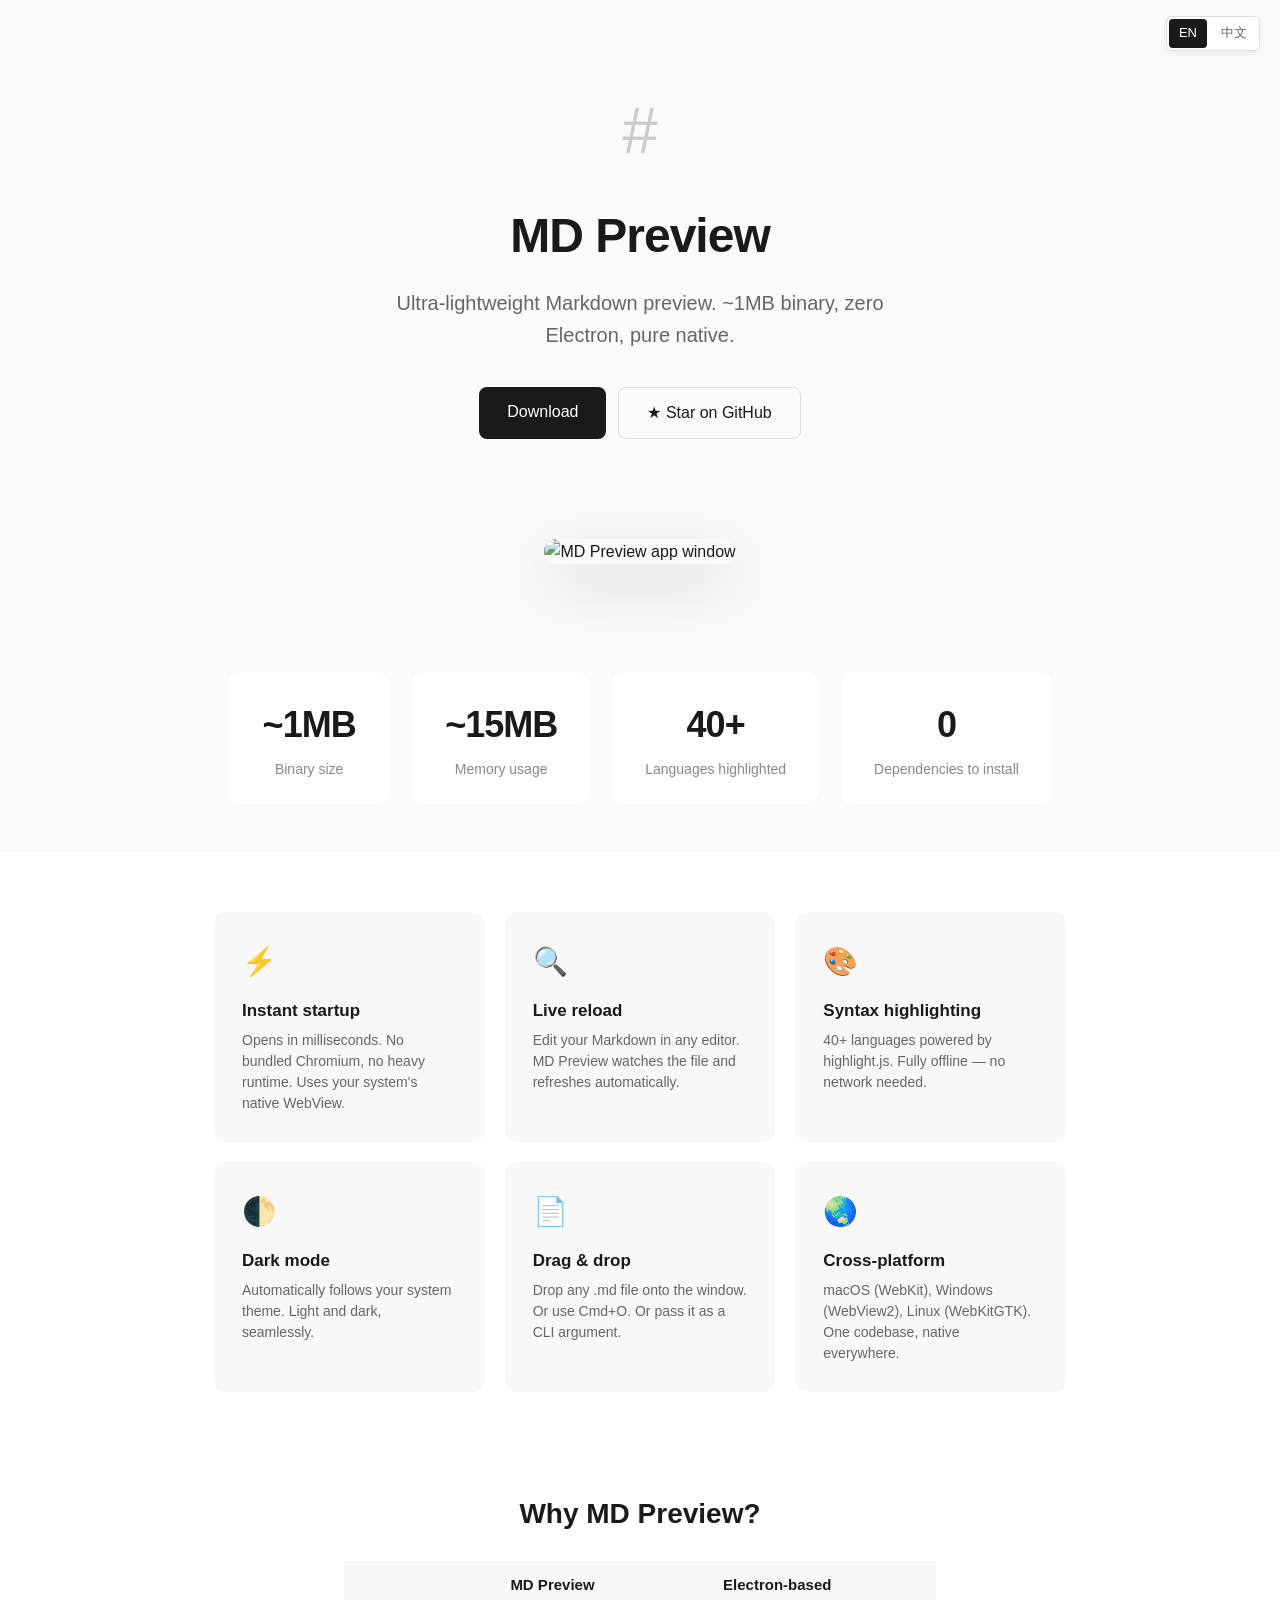
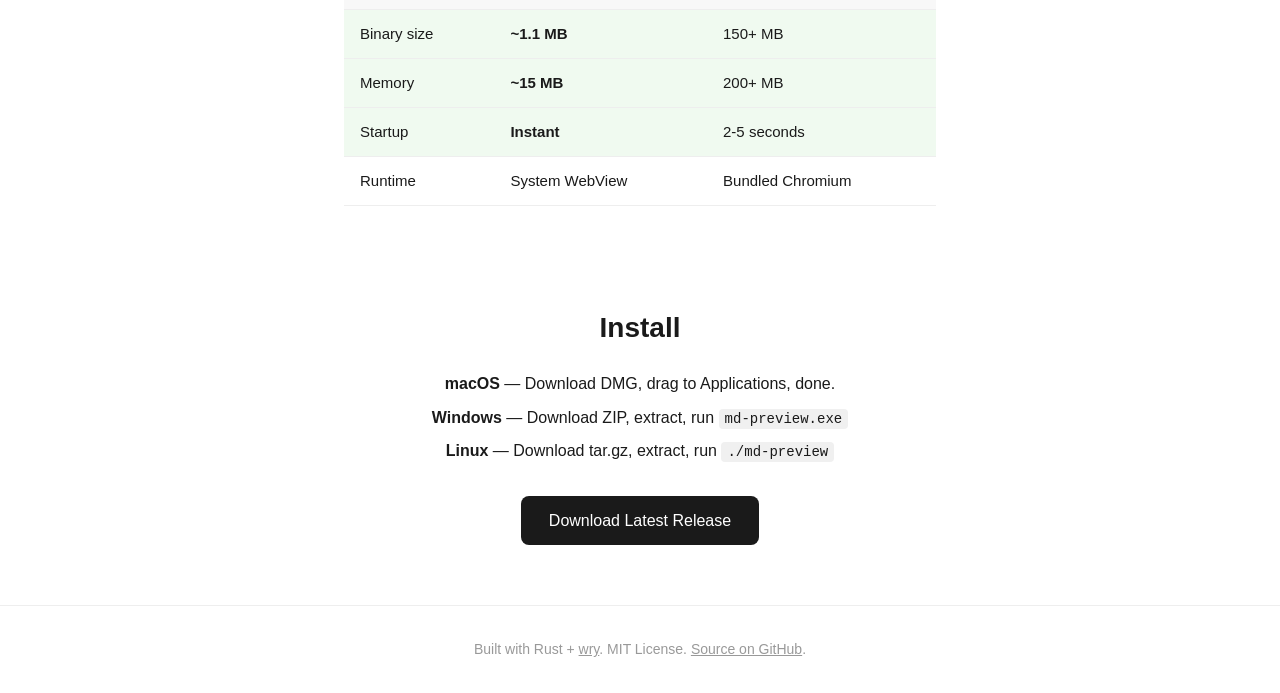
==== docs/index.html @ 1047afd3 "feat: add EN/中文 language switcher to landing page Auto-detects browser language (zh → Chinese, else " ====
<!DOCTYPE html>
<html lang="en">
<head>
<meta charset="utf-8">
<meta name="viewport" content="width=device-width, initial-scale=1">
<title>MD Preview — Ultra-lightweight Markdown Preview App for macOS, Windows & Linux</title>
<meta name="description" content="Free, open-source Markdown preview app. ~1MB binary, native WebView, offline syntax highlighting for 40+ languages, dark mode. Built with Rust. Supports macOS, Windows, Linux.">
<meta name="keywords" content="markdown preview, markdown viewer, markdown reader, md preview, lightweight markdown app, rust markdown, native markdown viewer, offline markdown, syntax highlighting, dark mode, macos app, windows app, linux app, open source, free markdown tool, electron alternative, wry, pulldown-cmark">
<meta name="author" content="vorojar">
<meta name="robots" content="index, follow">
<link rel="canonical" href="https://vorojar.github.io/md-preview/">

<!-- Open Graph -->
<meta property="og:type" content="website">
<meta property="og:site_name" content="MD Preview">
<meta property="og:title" content="MD Preview — Ultra-lightweight Markdown Preview App">
<meta property="og:description" content="~1MB binary. Zero Electron. Pure native. Syntax highlighting for 40+ languages. macOS, Windows, Linux. Free & open source.">
<meta property="og:image" content="https://raw.githubusercontent.com/vorojar/md-preview/master/screenshots/welcome.png">
<meta property="og:image:width" content="1281">
<meta property="og:image:height" content="1080">
<meta property="og:url" content="https://vorojar.github.io/md-preview/">

<!-- Twitter -->
<meta name="twitter:card" content="summary_large_image">
<meta name="twitter:title" content="MD Preview — ~1MB Markdown Preview App">
<meta name="twitter:description" content="Zero Electron. Pure native. 40+ languages highlighted. Free & open source.">
<meta name="twitter:image" content="https://raw.githubusercontent.com/vorojar/md-preview/master/screenshots/welcome.png">

<link rel="icon" href="data:image/svg+xml,<svg xmlns='http://www.w3.org/2000/svg' viewBox='0 0 100 100'><text y='.9em' font-size='90'>#</text></svg>">

<!-- Structured Data -->
<script type="application/ld+json">
{
  "@context": "https://schema.org",
  "@type": "SoftwareApplication",
  "name": "MD Preview",
  "description": "Ultra-lightweight cross-platform Markdown preview app built with Rust. ~1MB binary, native WebView, offline syntax highlighting, dark mode.",
  "url": "https://vorojar.github.io/md-preview/",
  "downloadUrl": "https://github.com/vorojar/md-preview/releases",
  "operatingSystem": "macOS, Windows, Linux",
  "applicationCategory": "DeveloperApplication",
  "softwareVersion": "0.3.0",
  "fileSize": "1.1MB",
  "license": "https://opensource.org/licenses/MIT",
  "offers": { "@type": "Offer", "price": "0", "priceCurrency": "USD" },
  "author": { "@type": "Person", "name": "vorojar", "url": "https://github.com/vorojar" },
  "sourceOrganization": { "@type": "Organization", "name": "GitHub", "url": "https://github.com/vorojar/md-preview" }
}
</script>
<style>
:root { color-scheme: light; }
* { margin: 0; padding: 0; box-sizing: border-box; }

body {
  font-family: -apple-system, BlinkMacSystemFont, "Segoe UI", Helvetica, Arial, sans-serif;
  line-height: 1.6;
  color: #1a1a1a;
  background: #fff;
}


/* Hero */
.hero {
  text-align: center;
  padding: 80px 24px 60px;
  background: #fafafa;
}

.hero-icon {
  font-size: 64px;
  color: #ccc;
  margin-bottom: 16px;
}

.hero h1 {
  font-size: 48px;
  font-weight: 700;
  letter-spacing: -1px;
  margin-bottom: 12px;
}

.hero .tagline {
  font-size: 20px;
  color: #666;
  max-width: 560px;
  margin: 0 auto 36px;
}

.cta {
  display: inline-flex;
  gap: 12px;
  flex-wrap: wrap;
  justify-content: center;
}

.cta a {
  display: inline-block;
  padding: 12px 28px;
  border-radius: 8px;
  font-size: 16px;
  font-weight: 500;
  text-decoration: none;
  transition: all 0.2s;
}

.cta-primary {
  background: #1a1a1a;
  color: #fff;
}
.cta-primary:hover { background: #333; }


.cta-secondary {
  background: none;
  color: #1a1a1a;
  border: 1px solid #ddd;
}
.cta-secondary:hover { background: #f5f5f5; }

/* Screenshot */
.screenshot {
  text-align: center;
  padding: 40px 24px 60px;
  background: #fafafa;
}


.screenshot img {
  max-width: 720px;
  width: 100%;
  height: auto;
  border-radius: 12px;
  box-shadow: 0 20px 60px rgba(0,0,0,0.15);
}

/* Stats */
.stats {
  display: flex;
  justify-content: center;
  gap: 24px;
  padding: 48px 24px;
  background: #fafafa;
  flex-wrap: wrap;
}

.stat {
  background: #fff;
  border-radius: 12px;
  padding: 24px 32px;
  text-align: center;
  min-width: 160px;
}

.stat .number {
  font-size: 36px;
  font-weight: 700;
  letter-spacing: -1px;
}

.stat .label {
  font-size: 14px;
  color: #888;
  margin-top: 4px;
}

/* Features */
.features {
  max-width: 900px;
  margin: 0 auto;
  padding: 60px 24px;
  display: grid;
  grid-template-columns: repeat(auto-fit, minmax(250px, 1fr));
  gap: 20px;
}

.feature {
  background: #f8f8f8;
  border-radius: 12px;
  padding: 28px;
}

.feature .icon {
  font-size: 28px;
  margin-bottom: 12px;
}

.feature h3 {
  font-size: 17px;
  margin-bottom: 6px;
}

.feature p {
  font-size: 14px;
  color: #666;
  line-height: 1.5;
}

/* Comparison */
.comparison-section {
  max-width: 640px;
  margin: 0 auto;
  padding: 40px 24px 60px;
  text-align: center;
}

.comparison-section h2 {
  font-size: 28px;
  margin-bottom: 24px;
}

.comparison {
  width: 100%;
  border-collapse: collapse;
  font-size: 15px;
}

.comparison th, .comparison td {
  padding: 12px 16px;
  text-align: left;
  border-bottom: 1px solid #eee;
}

.comparison th {
  background: #f8f8f8;
  font-weight: 600;
}

.comparison .highlight {
  background: #f0faf0;
}

/* Install */
.install {
  max-width: 640px;
  margin: 0 auto;
  padding: 40px 24px 60px;
  text-align: center;
}

.install h2 {
  font-size: 28px;
  margin-bottom: 20px;
}

.install-steps p {
  margin: 8px 0;
  font-size: 16px;
}

.install-steps code {
  display: inline;
  background: #f0f0f0;
  padding: 2px 6px;
  border-radius: 4px;
  font-size: 14px;
}

/* Footer */
footer {
  text-align: center;
  padding: 32px 24px;
  font-size: 14px;
  color: #999;
  border-top: 1px solid #eee;
}

footer a { color: inherit; }

/* Mobile */
@media (max-width: 600px) {
  .hero h1 { font-size: 32px; }
  .hero .tagline { font-size: 17px; }
  .stats { gap: 12px; }
  .stat { min-width: 140px; padding: 20px; }
  .stat .number { font-size: 28px; }
}
/* Language switcher */
.lang-switch { position: fixed; top: 16px; right: 20px; z-index: 100; display: flex; gap: 4px; background: #fff; border: 1px solid #ddd; border-radius: 6px; padding: 2px; box-shadow: 0 2px 8px rgba(0,0,0,0.06); }
.lang-btn { padding: 4px 10px; border-radius: 4px; font-size: 13px; text-decoration: none; color: #666; transition: all 0.2s; }
.lang-btn.active { background: #1a1a1a; color: #fff; }
.lang-btn:hover:not(.active) { background: #f0f0f0; }
</style>
</head>
<body>

<!-- Language switcher -->
<div class="lang-switch">
  <a href="#" class="lang-btn active" data-lang="en">EN</a>
  <a href="#" class="lang-btn" data-lang="zh">中文</a>
</div>

<header class="hero">
  <div class="hero-icon" aria-hidden="true">#</div>
  <h1>MD Preview</h1>
  <p class="tagline" data-en="Ultra-lightweight Markdown preview. ~1MB binary, zero Electron, pure native." data-zh="超轻量 Markdown 预览工具。~1MB 体积，零 Electron，纯原生。"></p>
  <div class="cta">
    <a class="cta-primary" href="https://github.com/vorojar/md-preview/releases" data-en="Download" data-zh="下载"></a>
    <a class="cta-secondary" href="https://github.com/vorojar/md-preview">&#9733; Star on GitHub</a>
  </div>
</header>

<section class="screenshot">
  <img src="https://raw.githubusercontent.com/vorojar/md-preview/master/screenshots/welcome.png" alt="MD Preview app window" loading="lazy" width="1281" height="1080">
</section>

<section class="stats">
  <div class="stat">
    <div class="number">~1MB</div>
    <div class="label" data-en="Binary size" data-zh="程序体积"></div>
  </div>
  <div class="stat">
    <div class="number">~15MB</div>
    <div class="label" data-en="Memory usage" data-zh="内存占用"></div>
  </div>
  <div class="stat">
    <div class="number">40+</div>
    <div class="label" data-en="Languages highlighted" data-zh="语言代码高亮"></div>
  </div>
  <div class="stat">
    <div class="number">0</div>
    <div class="label" data-en="Dependencies to install" data-zh="需要安装的依赖"></div>
  </div>
</section>

<section class="features">
  <div class="feature">
    <div class="icon">&#9889;</div>
    <h3 data-en="Instant startup" data-zh="秒开启动"></h3>
    <p data-en="Opens in milliseconds. No bundled Chromium, no heavy runtime. Uses your system's native WebView." data-zh="毫秒级启动。不打包 Chromium，不依赖沉重运行时。直接使用系统原生 WebView。"></p>
  </div>
  <div class="feature">
    <div class="icon">&#128269;</div>
    <h3 data-en="Live reload" data-zh="实时刷新"></h3>
    <p data-en="Edit your Markdown in any editor. MD Preview watches the file and refreshes automatically." data-zh="用任何编辑器写 Markdown，MD Preview 监听文件变化，自动刷新预览。"></p>
  </div>
  <div class="feature">
    <div class="icon">&#127912;</div>
    <h3 data-en="Syntax highlighting" data-zh="代码高亮"></h3>
    <p data-en="40+ languages powered by highlight.js. Fully offline — no network needed." data-zh="基于 highlight.js 支持 40+ 种编程语言高亮。完全离线，无需网络。"></p>
  </div>
  <div class="feature">
    <div class="icon">&#127763;</div>
    <h3 data-en="Dark mode" data-zh="暗色模式"></h3>
    <p data-en="Automatically follows your system theme. Light and dark, seamlessly." data-zh="自动跟随系统主题切换，亮色暗色无缝衔接。"></p>
  </div>
  <div class="feature">
    <div class="icon">&#128196;</div>
    <h3 data-en="Drag & drop" data-zh="拖放打开"></h3>
    <p data-en="Drop any .md file onto the window. Or use Cmd+O. Or pass it as a CLI argument." data-zh="把 .md 文件拖进窗口即可预览。也可以用 Cmd+O 或命令行打开。"></p>
  </div>
  <div class="feature">
    <div class="icon">&#127759;</div>
    <h3 data-en="Cross-platform" data-zh="跨平台"></h3>
    <p data-en="macOS (WebKit), Windows (WebView2), Linux (WebKitGTK). One codebase, native everywhere." data-zh="macOS (WebKit)、Windows (WebView2)、Linux (WebKitGTK)，一套代码，处处原生。"></p>
  </div>
</section>

<section class="comparison-section">
  <h2 data-en="Why MD Preview?" data-zh="为什么选 MD Preview？"></h2>
  <table class="comparison">
    <tr>
      <th></th>
      <th>MD Preview</th>
      <th data-en="Electron-based" data-zh="Electron 方案"></th>
    </tr>
    <tr class="highlight">
      <td data-en="Binary size" data-zh="程序体积"></td>
      <td><strong>~1.1 MB</strong></td>
      <td>150+ MB</td>
    </tr>
    <tr class="highlight">
      <td data-en="Memory" data-zh="内存占用"></td>
      <td><strong>~15 MB</strong></td>
      <td>200+ MB</td>
    </tr>
    <tr class="highlight">
      <td data-en="Startup" data-zh="启动速度"></td>
      <td><strong data-en="Instant" data-zh="秒开"></strong></td>
      <td data-en="2-5 seconds" data-zh="2-5 秒"></td>
    </tr>
    <tr>
      <td data-en="Runtime" data-zh="运行时"></td>
      <td data-en="System WebView" data-zh="系统 WebView"></td>
      <td data-en="Bundled Chromium" data-zh="打包 Chromium"></td>
    </tr>
  </table>
</section>

<section class="install">
  <h2 data-en="Install" data-zh="安装"></h2>
  <div class="install-steps">
    <p><strong>macOS</strong> — <span data-en="Download DMG, drag to Applications, done." data-zh="下载 DMG，拖到应用程序，搞定。"></span></p>
    <p><strong>Windows</strong> — <span data-en="Download ZIP, extract, run" data-zh="下载 ZIP，解压，运行"></span> <code>md-preview.exe</code></p>
    <p><strong>Linux</strong> — <span data-en="Download tar.gz, extract, run" data-zh="下载 tar.gz，解压，运行"></span> <code>./md-preview</code></p>
  </div>
  <div class="cta" style="margin-top: 24px;">
    <a class="cta-primary" href="https://github.com/vorojar/md-preview/releases/latest" data-en="Download Latest Release" data-zh="下载最新版本"></a>
  </div>
</section>

<footer>
  <p data-en='Built with Rust + <a href="https://github.com/nicedavisit/nicedavisit">wry</a>. MIT License. <a href="https://github.com/vorojar/md-preview">Source on GitHub</a>.'
     data-zh='基于 Rust + <a href="https://github.com/nicedavisit/nicedavisit">wry</a> 构建。MIT 开源协议。<a href="https://github.com/vorojar/md-preview">GitHub 源码</a>。'></p>
</footer>

<script>
(function(){
  var lang = (navigator.language || '').startsWith('zh') ? 'zh' : 'en';
  function apply(l) {
    lang = l;
    document.querySelectorAll('[data-'+l+']').forEach(function(el){
      var val = el.getAttribute('data-'+l);
      if (el.tagName === 'P' || el.tagName === 'SPAN' || el.tagName === 'STRONG' || el.tagName === 'TD' || el.tagName === 'TH') el.innerHTML = val;
      else if (el.tagName === 'A') el.innerHTML = val;
      else el.innerHTML = val;
    });
    document.querySelectorAll('.lang-btn').forEach(function(b){
      b.classList.toggle('active', b.dataset.lang === l);
    });
    document.documentElement.lang = l === 'zh' ? 'zh-CN' : 'en';
  }
  document.querySelectorAll('.lang-btn').forEach(function(b){
    b.addEventListener('click', function(e){ e.preventDefault(); apply(this.dataset.lang); });
  });
  apply(lang);
})();
</script>

</body>
</html>
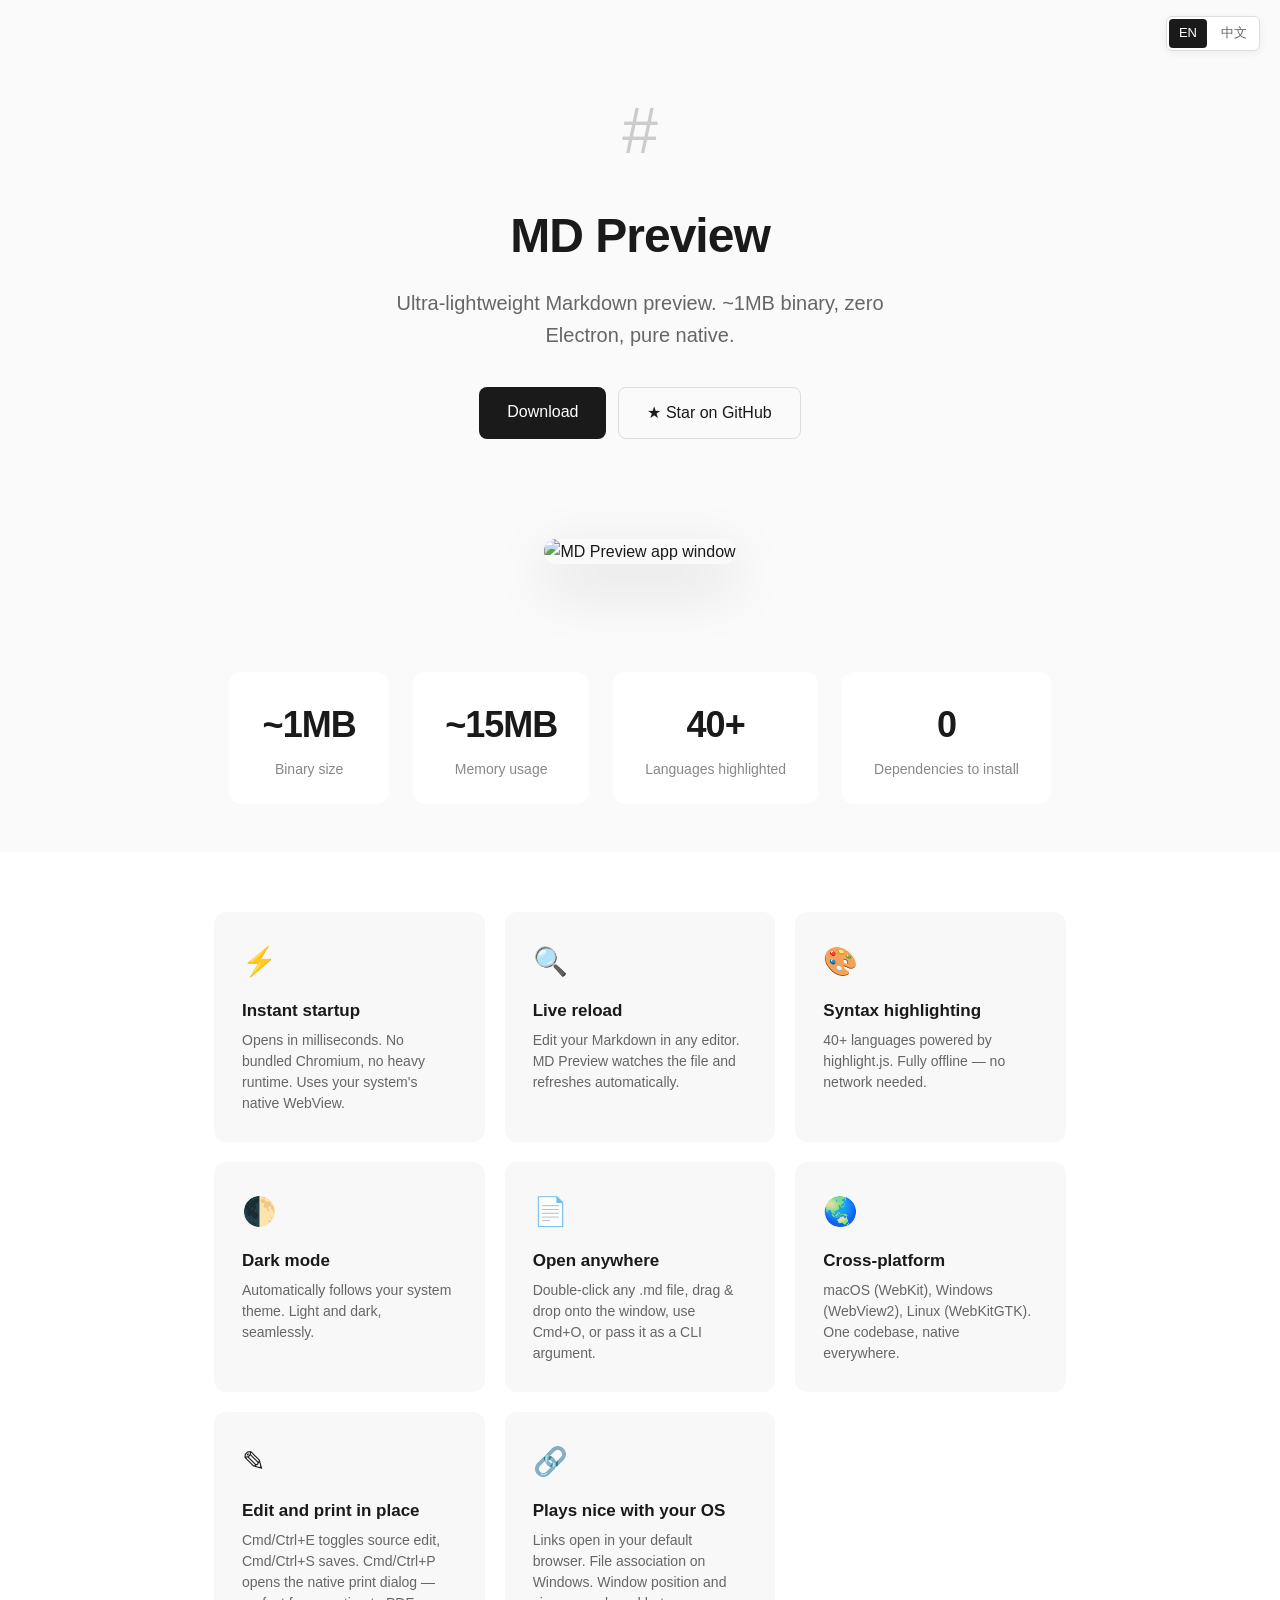
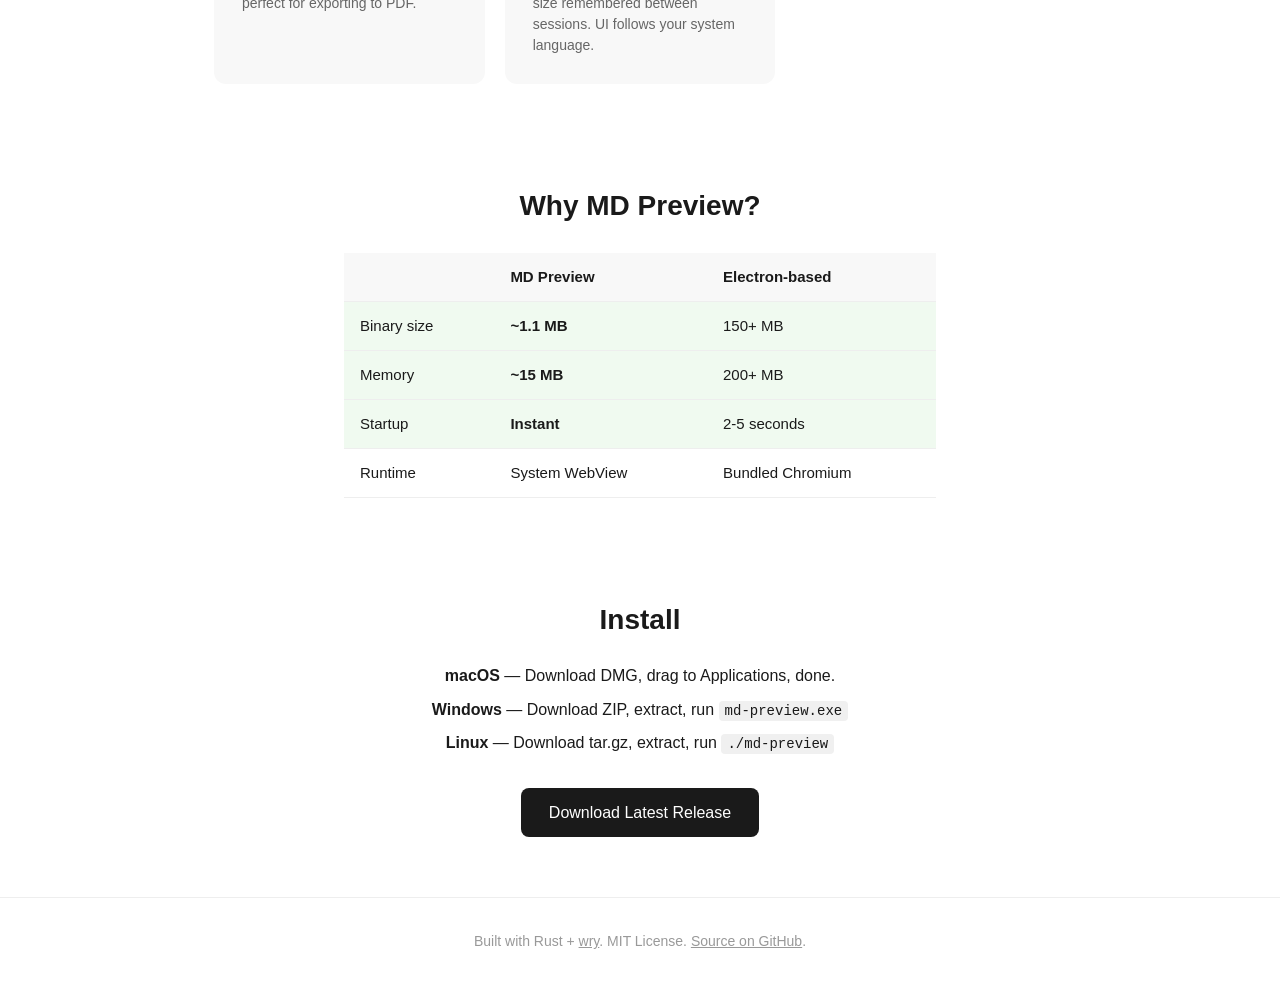
==== commit 4cc4abea: "docs(pages): add edit+print and OS-integration features; fix dead wry link The landing page was stil" ====
--- a/docs/index.html
+++ b/docs/index.html
@@ -15,8 +15,8 @@
 <meta property="og:site_name" content="MD Preview">
 <meta property="og:title" content="MD Preview — Ultra-lightweight Markdown Preview App">
 <meta property="og:description" content="~1MB binary. Zero Electron. Pure native. Syntax highlighting for 40+ languages. macOS, Windows, Linux. Free & open source.">
-<meta property="og:image" content="https://raw.githubusercontent.com/vorojar/md-preview/master/screenshots/welcome.png">
-<meta property="og:image:width" content="1281">
+<meta property="og:image" content="https://raw.githubusercontent.com/vorojar/md-preview/master/screenshots/hero.jpg">
+<meta property="og:image:width" content="1440">
 <meta property="og:image:height" content="1080">
 <meta property="og:url" content="https://vorojar.github.io/md-preview/">
 
@@ -24,7 +24,7 @@
 <meta name="twitter:card" content="summary_large_image">
 <meta name="twitter:title" content="MD Preview — ~1MB Markdown Preview App">
 <meta name="twitter:description" content="Zero Electron. Pure native. 40+ languages highlighted. Free & open source.">
-<meta name="twitter:image" content="https://raw.githubusercontent.com/vorojar/md-preview/master/screenshots/welcome.png">
+<meta name="twitter:image" content="https://raw.githubusercontent.com/vorojar/md-preview/master/screenshots/hero.jpg">
 
 <link rel="icon" href="data:image/svg+xml,<svg xmlns='http://www.w3.org/2000/svg' viewBox='0 0 100 100'><text y='.9em' font-size='90'>#</text></svg>">
 
@@ -295,12 +295,12 @@
   <p class="tagline" data-en="Ultra-lightweight Markdown preview. ~1MB binary, zero Electron, pure native." data-zh="超轻量 Markdown 预览工具。~1MB 体积，零 Electron，纯原生。"></p>
   <div class="cta">
     <a class="cta-primary" href="https://github.com/vorojar/md-preview/releases" data-en="Download" data-zh="下载"></a>
-    <a class="cta-secondary" href="https://github.com/vorojar/md-preview">&#9733; Star on GitHub</a>
+    <a class="cta-secondary" href="https://github.com/vorojar/md-preview" id="star-btn">&#9733; Star on GitHub</a>
   </div>
 </header>
 
 <section class="screenshot">
-  <img src="https://raw.githubusercontent.com/vorojar/md-preview/master/screenshots/welcome.png" alt="MD Preview app window" loading="lazy" width="1281" height="1080">
+  <img src="https://raw.githubusercontent.com/vorojar/md-preview/master/screenshots/hero.jpg" alt="MD Preview app window" loading="lazy" width="1440" height="1080">
 </section>
 
 <section class="stats">
@@ -345,13 +345,23 @@
   </div>
   <div class="feature">
     <div class="icon">&#128196;</div>
-    <h3 data-en="Drag & drop" data-zh="拖放打开"></h3>
-    <p data-en="Drop any .md file onto the window. Or use Cmd+O. Or pass it as a CLI argument." data-zh="把 .md 文件拖进窗口即可预览。也可以用 Cmd+O 或命令行打开。"></p>
+    <h3 data-en="Open anywhere" data-zh="随处打开"></h3>
+    <p data-en="Double-click any .md file, drag & drop onto the window, use Cmd+O, or pass it as a CLI argument." data-zh="双击 .md 文件直接打开，拖进窗口、Cmd+O、命令行，怎么方便怎么来。"></p>
   </div>
   <div class="feature">
     <div class="icon">&#127759;</div>
     <h3 data-en="Cross-platform" data-zh="跨平台"></h3>
     <p data-en="macOS (WebKit), Windows (WebView2), Linux (WebKitGTK). One codebase, native everywhere." data-zh="macOS (WebKit)、Windows (WebView2)、Linux (WebKitGTK)，一套代码，处处原生。"></p>
+  </div>
+  <div class="feature">
+    <div class="icon">&#9998;</div>
+    <h3 data-en="Edit and print in place" data-zh="原地编辑和打印"></h3>
+    <p data-en="Cmd/Ctrl+E toggles source edit, Cmd/Ctrl+S saves. Cmd/Ctrl+P opens the native print dialog — perfect for exporting to PDF." data-zh="Cmd/Ctrl+E 切换源码编辑，Cmd/Ctrl+S 保存。Cmd/Ctrl+P 调起系统原生打印对话框，顺手导出 PDF。"></p>
+  </div>
+  <div class="feature">
+    <div class="icon">&#128279;</div>
+    <h3 data-en="Plays nice with your OS" data-zh="尊重操作系统"></h3>
+    <p data-en="Links open in your default browser. File association on Windows. Window position and size remembered between sessions. UI follows your system language." data-zh="链接走系统默认浏览器。Windows 文件关联。窗口位置/大小退出时记住，下次启动恢复。界面跟随系统语言切换。"></p>
   </div>
 </section>
 
@@ -399,8 +409,8 @@
 </section>
 
 <footer>
-  <p data-en='Built with Rust + <a href="https://github.com/nicedavisit/nicedavisit">wry</a>. MIT License. <a href="https://github.com/vorojar/md-preview">Source on GitHub</a>.'
-     data-zh='基于 Rust + <a href="https://github.com/nicedavisit/nicedavisit">wry</a> 构建。MIT 开源协议。<a href="https://github.com/vorojar/md-preview">GitHub 源码</a>。'></p>
+  <p data-en='Built with Rust + <a href="https://github.com/tauri-apps/wry">wry</a>. MIT License. <a href="https://github.com/vorojar/md-preview">Source on GitHub</a>.'
+     data-zh='基于 Rust + <a href="https://github.com/tauri-apps/wry">wry</a> 构建。MIT 开源协议。<a href="https://github.com/vorojar/md-preview">GitHub 源码</a>。'></p>
 </footer>
 
 <script>
@@ -424,6 +434,16 @@
   });
   apply(lang);
 })();
+
+// Dynamic star count
+fetch("https://api.github.com/repos/vorojar/md-preview")
+  .then(function(r){return r.json()})
+  .then(function(d){
+    if(d.stargazers_count!==undefined){
+      var btn=document.getElementById("star-btn");
+      btn.innerHTML="\u2605 Star "+d.stargazers_count;
+    }
+  }).catch(function(){});
 </script>
 
 </body>
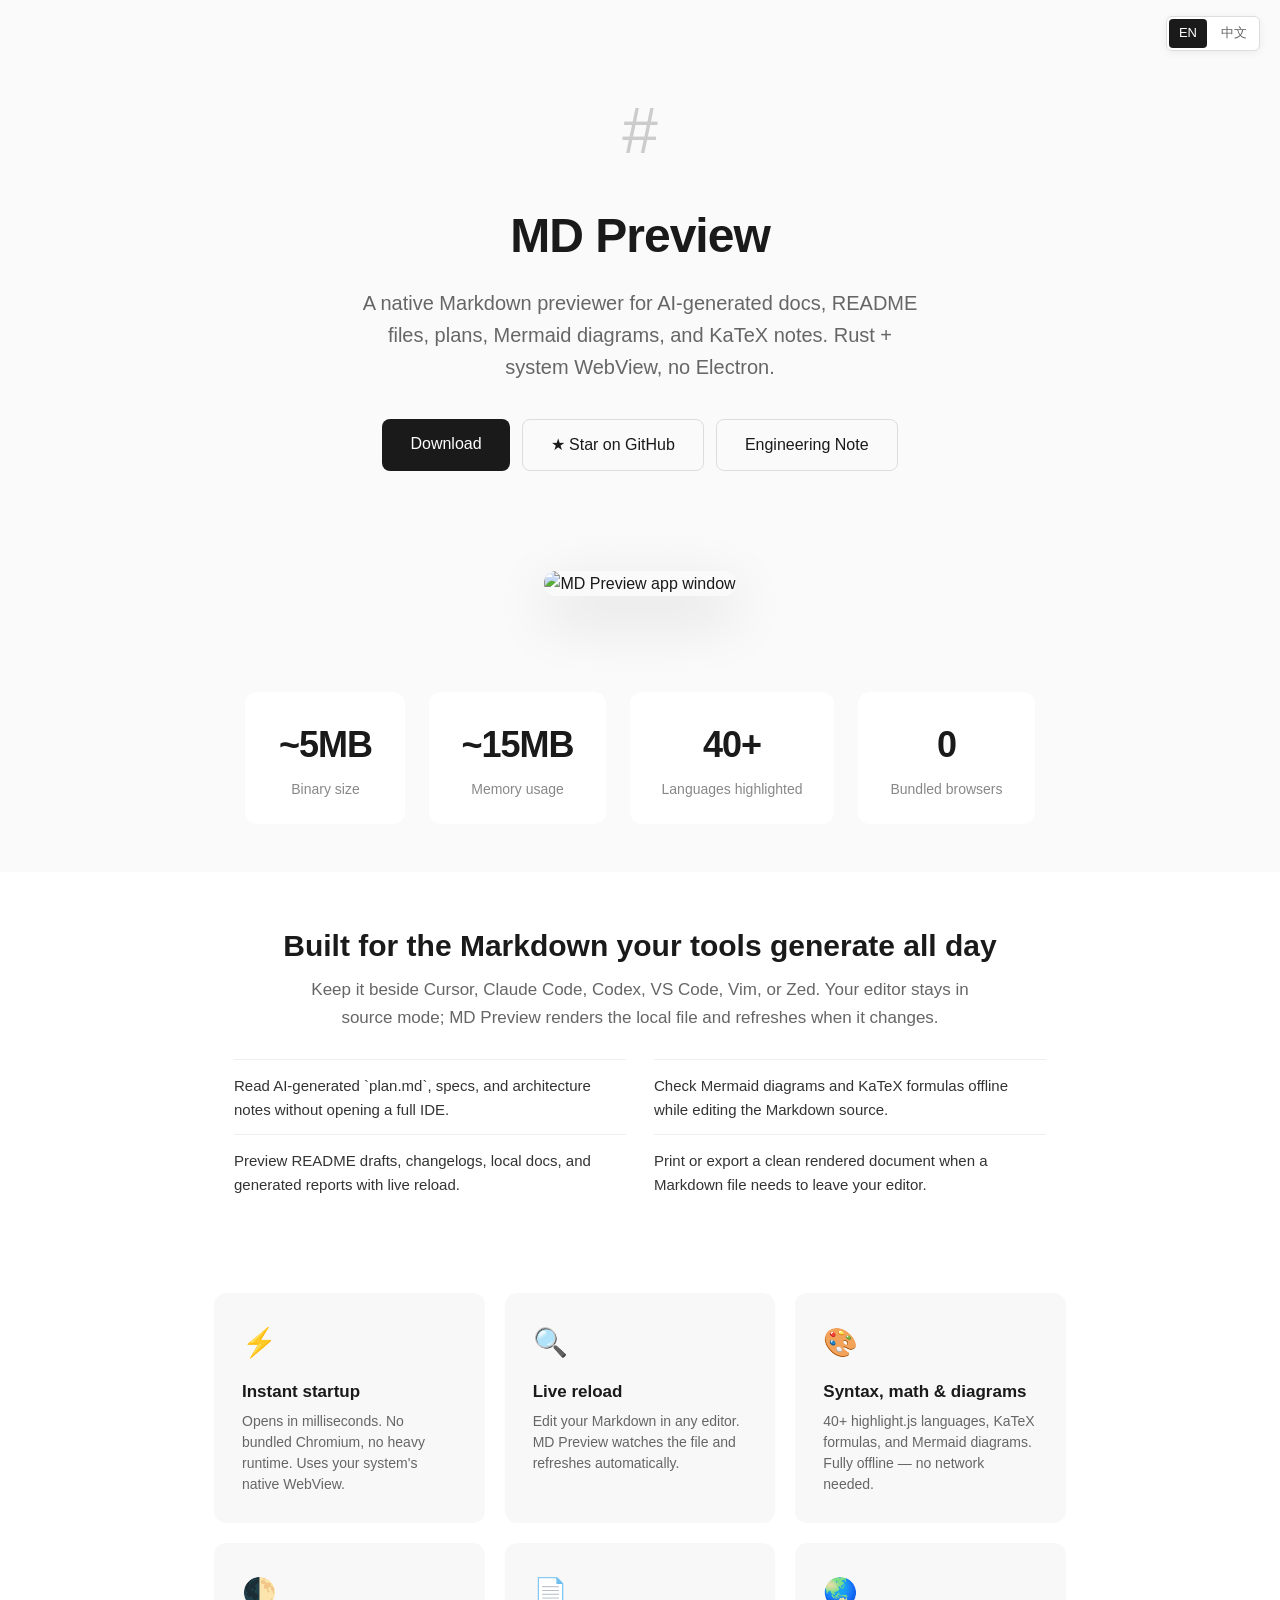
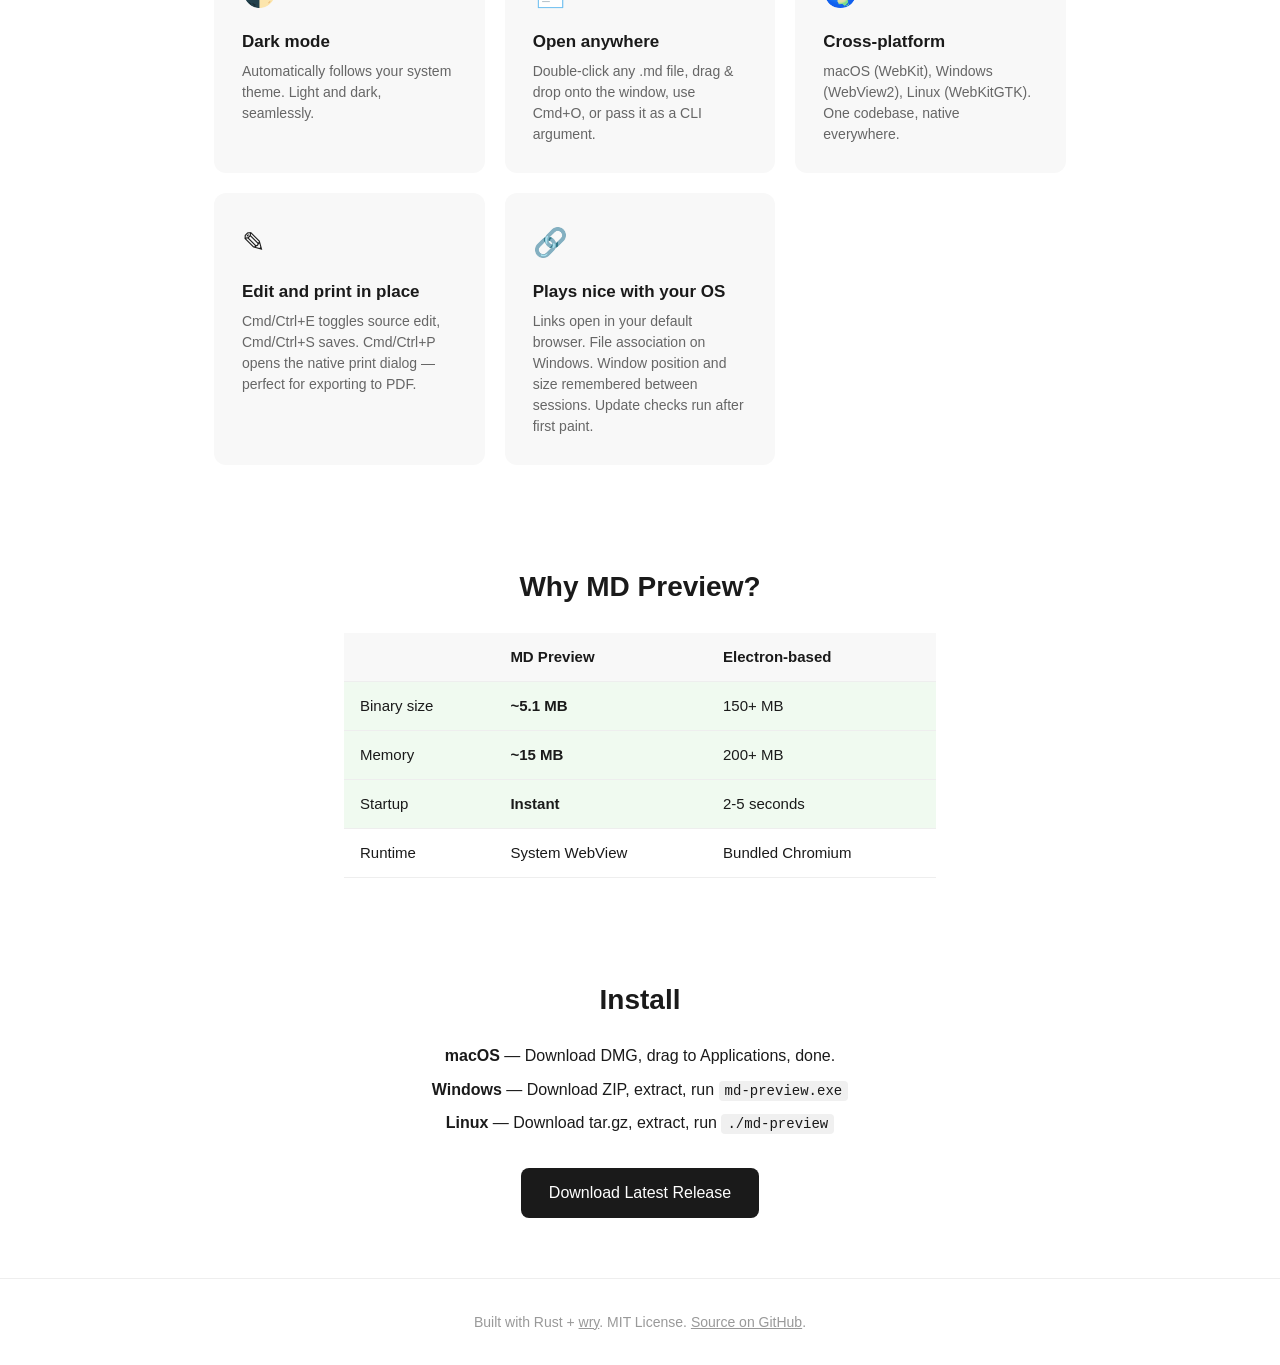
==== commit c5af774d: "docs: add Rust WebView engineering note" ====
--- a/docs/index.html
+++ b/docs/index.html
@@ -3,9 +3,9 @@
 <head>
 <meta charset="utf-8">
 <meta name="viewport" content="width=device-width, initial-scale=1">
-<title>MD Preview — Ultra-lightweight Markdown Preview App for macOS, Windows & Linux</title>
-<meta name="description" content="Free, open-source Markdown preview app. ~1MB binary, native WebView, offline syntax highlighting for 40+ languages, dark mode. Built with Rust. Supports macOS, Windows, Linux.">
-<meta name="keywords" content="markdown preview, markdown viewer, markdown reader, md preview, lightweight markdown app, rust markdown, native markdown viewer, offline markdown, syntax highlighting, dark mode, macos app, windows app, linux app, open source, free markdown tool, electron alternative, wry, pulldown-cmark">
+<title>MD Preview — Native Markdown Previewer for AI-Generated Docs</title>
+<meta name="description" content="Free, open-source Markdown preview app for AI-generated docs, README files, plans, Mermaid diagrams, and KaTeX notes. Rust + system WebView, no Electron, live reload, offline rendering, dark mode, and native print.">
+<meta name="keywords" content="markdown preview, markdown viewer, markdown reader, AI generated docs, Claude Code markdown, Codex markdown, Cursor markdown, Mermaid preview, KaTeX preview, lightweight markdown app, rust markdown, native markdown viewer, offline markdown, electron alternative, wry, pulldown-cmark">
 <meta name="author" content="vorojar">
 <meta name="robots" content="index, follow">
 <link rel="canonical" href="https://vorojar.github.io/md-preview/">
@@ -13,8 +13,8 @@
 <!-- Open Graph -->
 <meta property="og:type" content="website">
 <meta property="og:site_name" content="MD Preview">
-<meta property="og:title" content="MD Preview — Ultra-lightweight Markdown Preview App">
-<meta property="og:description" content="~1MB binary. Zero Electron. Pure native. Syntax highlighting for 40+ languages. macOS, Windows, Linux. Free & open source.">
+<meta property="og:title" content="MD Preview — Native Markdown Previewer for AI-Generated Docs">
+<meta property="og:description" content="Open README files, AI-generated plans, Mermaid diagrams, and KaTeX notes without launching an IDE. Rust + system WebView, no Electron, live reload, offline rendering.">
 <meta property="og:image" content="https://raw.githubusercontent.com/vorojar/md-preview/master/screenshots/hero.jpg">
 <meta property="og:image:width" content="1440">
 <meta property="og:image:height" content="1080">
@@ -22,8 +22,8 @@
 
 <!-- Twitter -->
 <meta name="twitter:card" content="summary_large_image">
-<meta name="twitter:title" content="MD Preview — ~1MB Markdown Preview App">
-<meta name="twitter:description" content="Zero Electron. Pure native. 40+ languages highlighted. Free & open source.">
+<meta name="twitter:title" content="MD Preview — Native Markdown Previewer for AI Docs">
+<meta name="twitter:description" content="Rust + system WebView. No Electron. Offline Mermaid/KaTeX. Live reload for README files, plans, and AI-generated Markdown docs.">
 <meta name="twitter:image" content="https://raw.githubusercontent.com/vorojar/md-preview/master/screenshots/hero.jpg">
 
 <link rel="icon" href="data:image/svg+xml,<svg xmlns='http://www.w3.org/2000/svg' viewBox='0 0 100 100'><text y='.9em' font-size='90'>#</text></svg>">
@@ -34,13 +34,13 @@
   "@context": "https://schema.org",
   "@type": "SoftwareApplication",
   "name": "MD Preview",
-  "description": "Ultra-lightweight cross-platform Markdown preview app built with Rust. ~1MB binary, native WebView, offline syntax highlighting, dark mode.",
+  "description": "Native cross-platform Markdown preview app for AI-generated docs, README files, plans, Mermaid diagrams, and KaTeX notes. Built with Rust and the system WebView. No Electron, offline rendering, live reload, dark mode, and native print.",
   "url": "https://vorojar.github.io/md-preview/",
   "downloadUrl": "https://github.com/vorojar/md-preview/releases",
   "operatingSystem": "macOS, Windows, Linux",
   "applicationCategory": "DeveloperApplication",
-  "softwareVersion": "0.3.0",
-  "fileSize": "1.1MB",
+  "softwareVersion": "1.1.3",
+  "fileSize": "5.1MB",
   "license": "https://opensource.org/licenses/MIT",
   "offers": { "@type": "Offer", "price": "0", "priceCurrency": "USD" },
   "author": { "@type": "Person", "name": "vorojar", "url": "https://github.com/vorojar" },
@@ -138,7 +138,7 @@
   display: flex;
   justify-content: center;
   gap: 24px;
-  padding: 48px 24px;
+  padding: 36px 24px 48px;
   background: #fafafa;
   flex-wrap: wrap;
 }
@@ -161,6 +161,43 @@
   font-size: 14px;
   color: #888;
   margin-top: 4px;
+}
+
+/* Use cases */
+.use-cases {
+  max-width: 860px;
+  margin: 0 auto;
+  padding: 56px 24px 36px;
+}
+
+.use-cases h2 {
+  font-size: 30px;
+  line-height: 1.2;
+  text-align: center;
+  margin-bottom: 12px;
+  text-wrap: balance;
+}
+
+.use-cases .intro {
+  max-width: 660px;
+  margin: 0 auto 28px;
+  text-align: center;
+  color: #666;
+  font-size: 17px;
+}
+
+.workflow-list {
+  display: grid;
+  grid-template-columns: repeat(2, minmax(0, 1fr));
+  gap: 12px 28px;
+  list-style: none;
+}
+
+.workflow-list li {
+  border-top: 1px solid #eee;
+  padding-top: 14px;
+  font-size: 15px;
+  color: #333;
 }
 
 /* Features */
@@ -270,6 +307,7 @@
 @media (max-width: 600px) {
   .hero h1 { font-size: 32px; }
   .hero .tagline { font-size: 17px; }
+  .workflow-list { grid-template-columns: 1fr; }
   .stats { gap: 12px; }
   .stat { min-width: 140px; padding: 20px; }
   .stat .number { font-size: 28px; }
@@ -292,10 +330,11 @@
 <header class="hero">
   <div class="hero-icon" aria-hidden="true">#</div>
   <h1>MD Preview</h1>
-  <p class="tagline" data-en="Ultra-lightweight Markdown preview. ~1MB binary, zero Electron, pure native." data-zh="超轻量 Markdown 预览工具。~1MB 体积，零 Electron，纯原生。"></p>
+  <p class="tagline" data-en="A native Markdown previewer for AI-generated docs, README files, plans, Mermaid diagrams, and KaTeX notes. Rust + system WebView, no Electron." data-zh="给 AI 生成文档、README、计划文档、Mermaid 图和 KaTeX 笔记用的原生 Markdown 预览器。Rust + 系统 WebView，零 Electron。"></p>
   <div class="cta">
     <a class="cta-primary" href="https://github.com/vorojar/md-preview/releases" data-en="Download" data-zh="下载"></a>
     <a class="cta-secondary" href="https://github.com/vorojar/md-preview" id="star-btn">&#9733; Star on GitHub</a>
+    <a class="cta-secondary" href="./rust-webview-ai-docs.html" data-en="Engineering Note" data-zh="工程说明"></a>
   </div>
 </header>
 
@@ -305,7 +344,7 @@
 
 <section class="stats">
   <div class="stat">
-    <div class="number">~1MB</div>
+    <div class="number">~5MB</div>
     <div class="label" data-en="Binary size" data-zh="程序体积"></div>
   </div>
   <div class="stat">
@@ -318,8 +357,19 @@
   </div>
   <div class="stat">
     <div class="number">0</div>
-    <div class="label" data-en="Dependencies to install" data-zh="需要安装的依赖"></div>
-  </div>
+    <div class="label" data-en="Bundled browsers" data-zh="打包浏览器"></div>
+  </div>
+</section>
+
+<section class="use-cases">
+  <h2 data-en="Built for the Markdown your tools generate all day" data-zh="为每天不断生成的 Markdown 文档而做"></h2>
+  <p class="intro" data-en="Keep it beside Cursor, Claude Code, Codex, VS Code, Vim, or Zed. Your editor stays in source mode; MD Preview renders the local file and refreshes when it changes." data-zh="把它放在 Cursor、Claude Code、Codex、VS Code、Vim 或 Zed 旁边。编辑器保持源码模式，MD Preview 渲染本地文件，并在保存后自动刷新。"></p>
+  <ul class="workflow-list">
+    <li data-en="Read AI-generated `plan.md`, specs, and architecture notes without opening a full IDE." data-zh="阅读 AI 生成的 `plan.md`、规格说明和架构笔记，不必打开完整 IDE。"></li>
+    <li data-en="Check Mermaid diagrams and KaTeX formulas offline while editing the Markdown source." data-zh="编辑 Markdown 源码时，离线查看 Mermaid 图和 KaTeX 公式渲染结果。"></li>
+    <li data-en="Preview README drafts, changelogs, local docs, and generated reports with live reload." data-zh="实时预览 README 草稿、变更记录、本地文档和生成报告。"></li>
+    <li data-en="Print or export a clean rendered document when a Markdown file needs to leave your editor." data-zh="当 Markdown 需要离开编辑器时，打印或导出干净的渲染文档。"></li>
+  </ul>
 </section>
 
 <section class="features">
@@ -335,8 +385,8 @@
   </div>
   <div class="feature">
     <div class="icon">&#127912;</div>
-    <h3 data-en="Syntax highlighting" data-zh="代码高亮"></h3>
-    <p data-en="40+ languages powered by highlight.js. Fully offline — no network needed." data-zh="基于 highlight.js 支持 40+ 种编程语言高亮。完全离线，无需网络。"></p>
+    <h3 data-en="Syntax, math & diagrams" data-zh="代码、公式和图表"></h3>
+    <p data-en="40+ highlight.js languages, KaTeX formulas, and Mermaid diagrams. Fully offline — no network needed." data-zh="支持 40+ 语言代码高亮、KaTeX 公式和 Mermaid 图表。完全离线，无需网络。"></p>
   </div>
   <div class="feature">
     <div class="icon">&#127763;</div>
@@ -361,7 +411,7 @@
   <div class="feature">
     <div class="icon">&#128279;</div>
     <h3 data-en="Plays nice with your OS" data-zh="尊重操作系统"></h3>
-    <p data-en="Links open in your default browser. File association on Windows. Window position and size remembered between sessions. UI follows your system language." data-zh="链接走系统默认浏览器。Windows 文件关联。窗口位置/大小退出时记住，下次启动恢复。界面跟随系统语言切换。"></p>
+    <p data-en="Links open in your default browser. File association on Windows. Window position and size remembered between sessions. Update checks run after first paint." data-zh="链接走系统默认浏览器。Windows 文件关联。窗口位置/大小退出时记住。更新检测在首屏之后执行。"></p>
   </div>
 </section>
 
@@ -375,7 +425,7 @@
     </tr>
     <tr class="highlight">
       <td data-en="Binary size" data-zh="程序体积"></td>
-      <td><strong>~1.1 MB</strong></td>
+      <td><strong>~5.1 MB</strong></td>
       <td>150+ MB</td>
     </tr>
     <tr class="highlight">
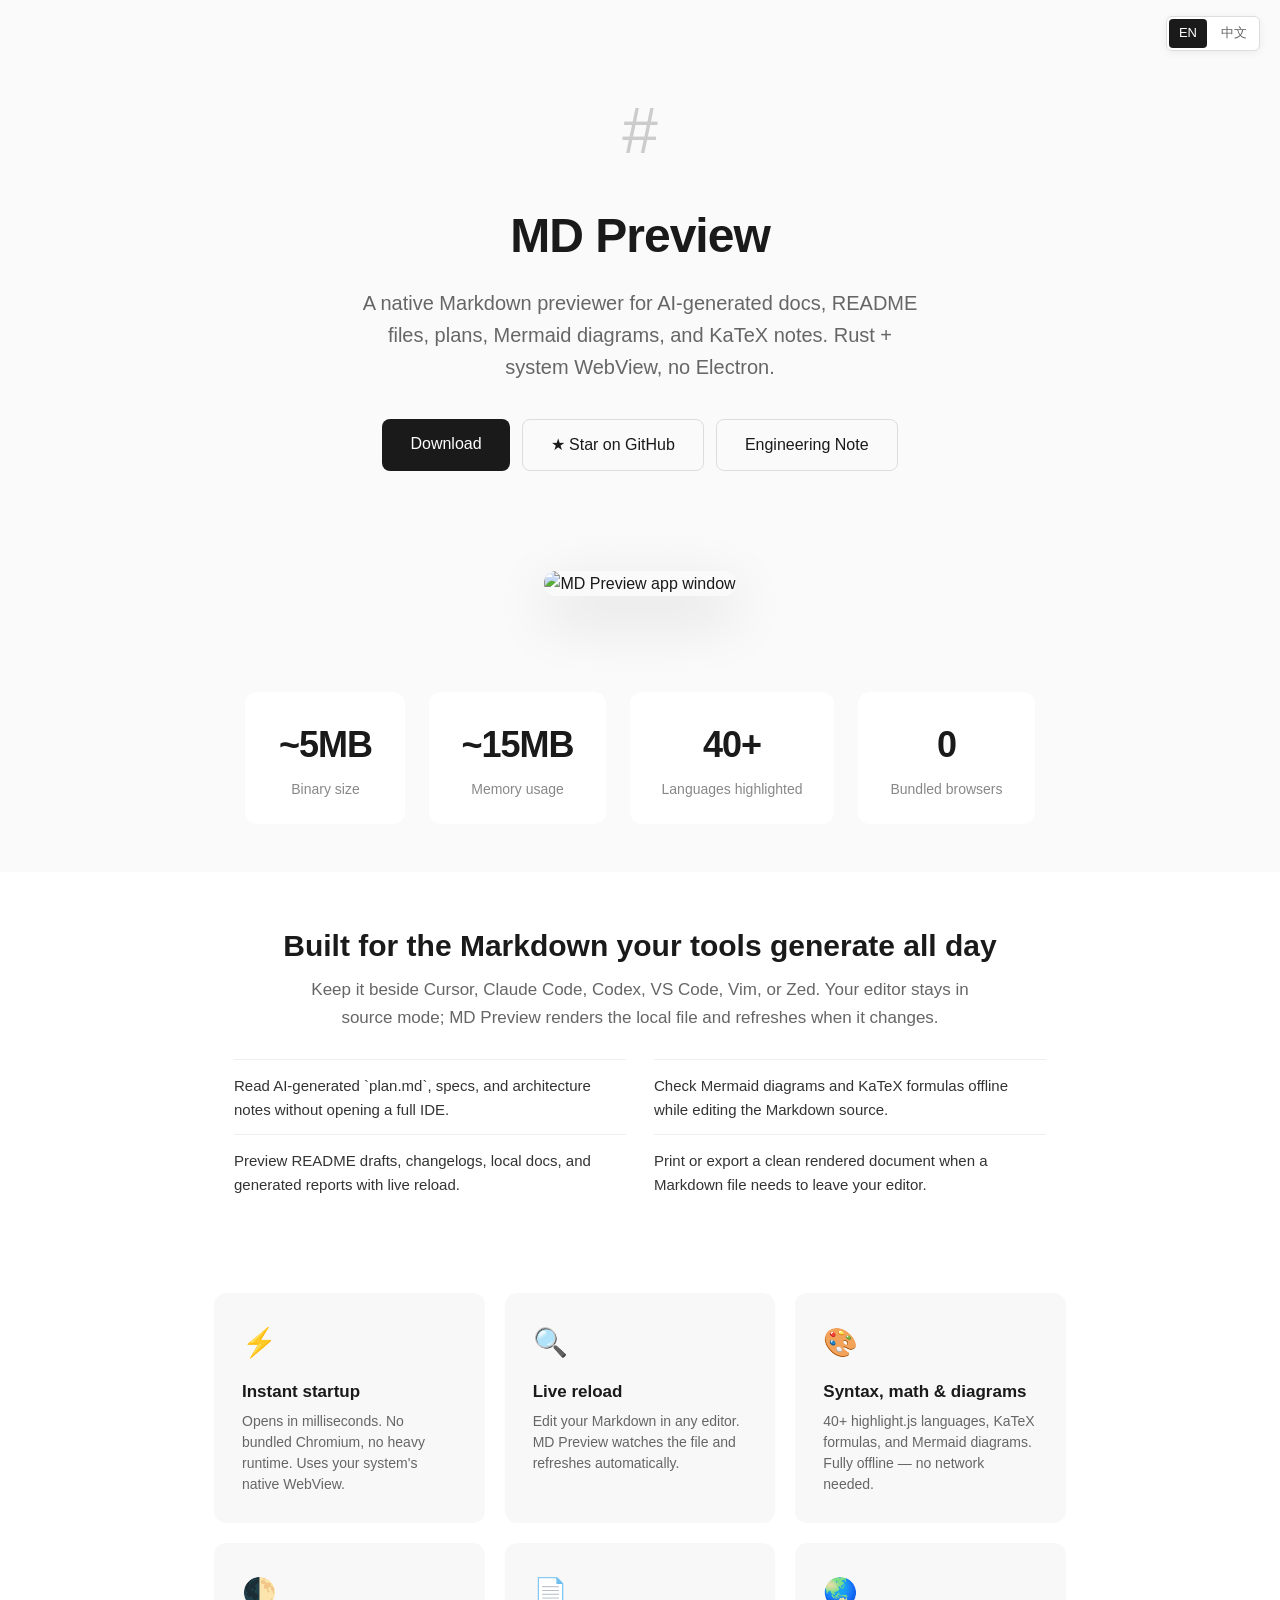
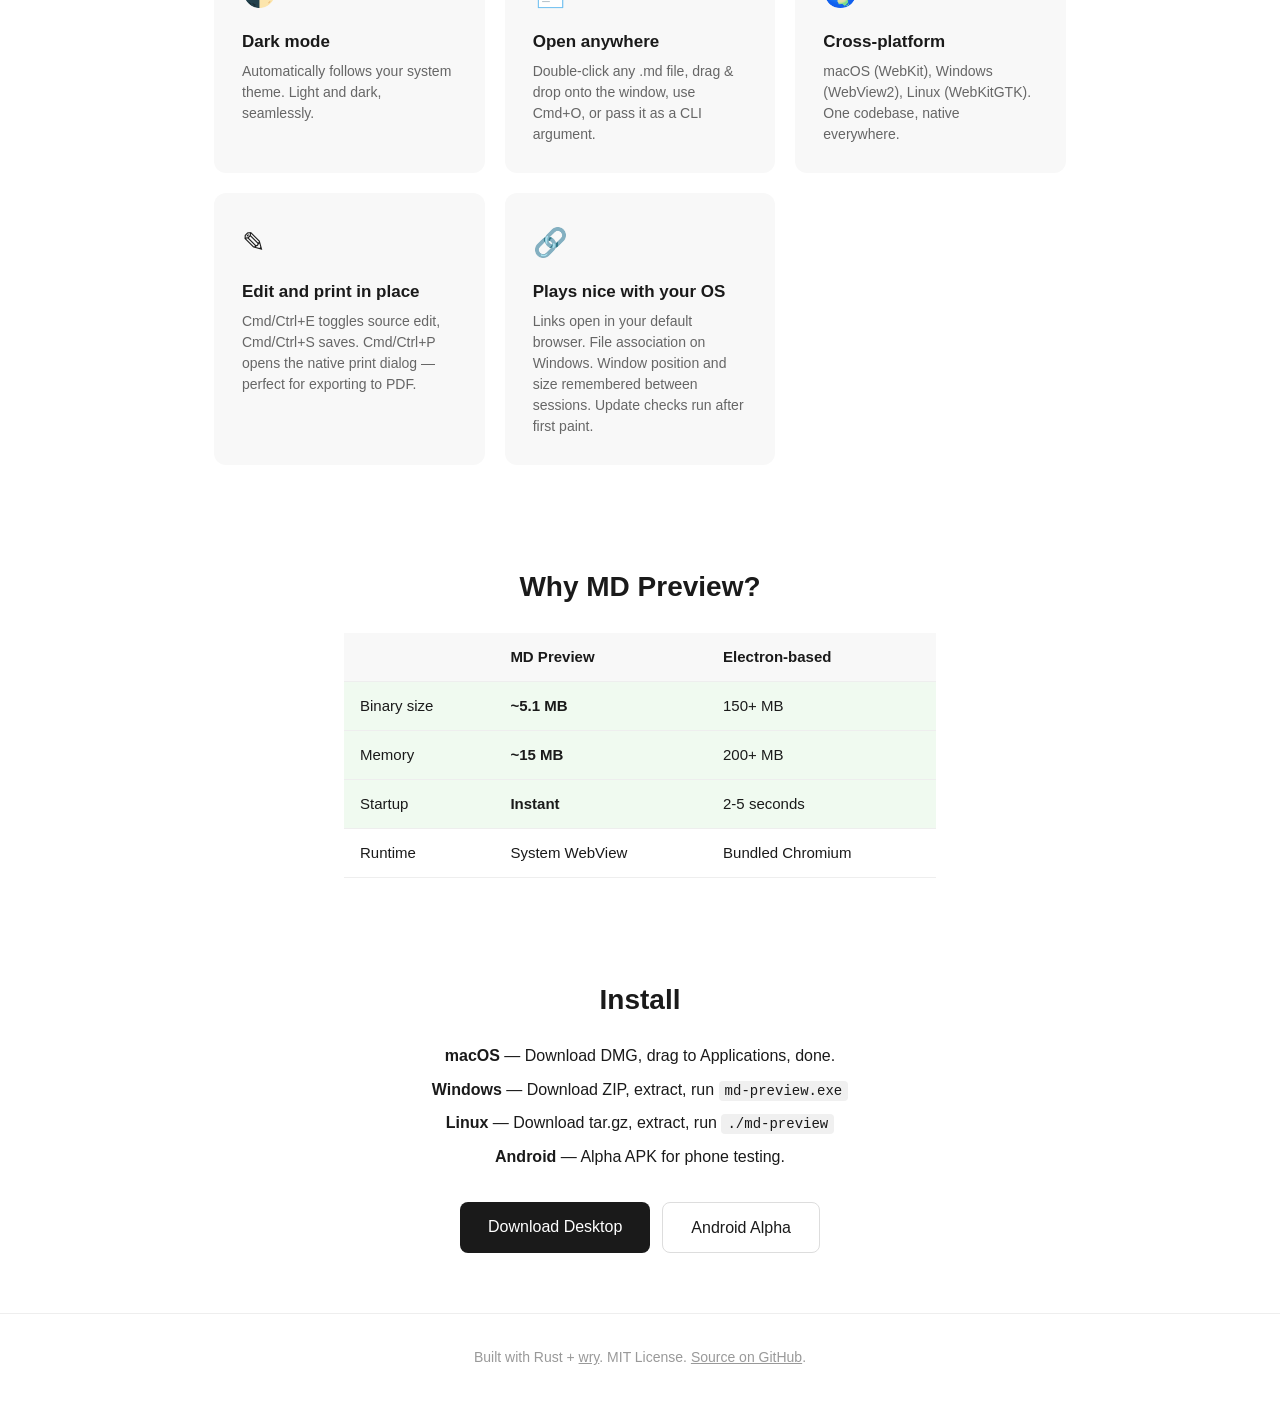
==== commit 5a41307f: "docs: add Android alpha download" ====
--- a/docs/index.html
+++ b/docs/index.html
@@ -4,8 +4,8 @@
 <meta charset="utf-8">
 <meta name="viewport" content="width=device-width, initial-scale=1">
 <title>MD Preview — Native Markdown Previewer for AI-Generated Docs</title>
-<meta name="description" content="Free, open-source Markdown preview app for AI-generated docs, README files, plans, Mermaid diagrams, and KaTeX notes. Rust + system WebView, no Electron, live reload, offline rendering, dark mode, and native print.">
-<meta name="keywords" content="markdown preview, markdown viewer, markdown reader, AI generated docs, Claude Code markdown, Codex markdown, Cursor markdown, Mermaid preview, KaTeX preview, lightweight markdown app, rust markdown, native markdown viewer, offline markdown, electron alternative, wry, pulldown-cmark">
+<meta name="description" content="Free, open-source Markdown preview app for AI-generated docs, README files, plans, Mermaid diagrams, and KaTeX notes. Desktop stable builds for macOS, Windows, Linux, plus Android alpha. Rust + system WebView, no Electron.">
+<meta name="keywords" content="markdown preview, markdown viewer, markdown reader, android markdown viewer, AI generated docs, Claude Code markdown, Codex markdown, Cursor markdown, Mermaid preview, KaTeX preview, lightweight markdown app, rust markdown, native markdown viewer, offline markdown, electron alternative, wry, pulldown-cmark">
 <meta name="author" content="vorojar">
 <meta name="robots" content="index, follow">
 <link rel="canonical" href="https://vorojar.github.io/md-preview/">
@@ -14,7 +14,7 @@
 <meta property="og:type" content="website">
 <meta property="og:site_name" content="MD Preview">
 <meta property="og:title" content="MD Preview — Native Markdown Previewer for AI-Generated Docs">
-<meta property="og:description" content="Open README files, AI-generated plans, Mermaid diagrams, and KaTeX notes without launching an IDE. Rust + system WebView, no Electron, live reload, offline rendering.">
+<meta property="og:description" content="Open README files, AI-generated plans, Mermaid diagrams, and KaTeX notes without launching an IDE. Desktop stable builds plus Android alpha. Rust + system WebView, no Electron.">
 <meta property="og:image" content="https://raw.githubusercontent.com/vorojar/md-preview/master/screenshots/hero.jpg">
 <meta property="og:image:width" content="1440">
 <meta property="og:image:height" content="1080">
@@ -23,7 +23,7 @@
 <!-- Twitter -->
 <meta name="twitter:card" content="summary_large_image">
 <meta name="twitter:title" content="MD Preview — Native Markdown Previewer for AI Docs">
-<meta name="twitter:description" content="Rust + system WebView. No Electron. Offline Mermaid/KaTeX. Live reload for README files, plans, and AI-generated Markdown docs.">
+<meta name="twitter:description" content="Rust + system WebView. No Electron. Desktop stable builds plus Android alpha for Markdown files on phones.">
 <meta name="twitter:image" content="https://raw.githubusercontent.com/vorojar/md-preview/master/screenshots/hero.jpg">
 
 <link rel="icon" href="data:image/svg+xml,<svg xmlns='http://www.w3.org/2000/svg' viewBox='0 0 100 100'><text y='.9em' font-size='90'>#</text></svg>">
@@ -37,9 +37,9 @@
   "description": "Native cross-platform Markdown preview app for AI-generated docs, README files, plans, Mermaid diagrams, and KaTeX notes. Built with Rust and the system WebView. No Electron, offline rendering, live reload, dark mode, and native print.",
   "url": "https://vorojar.github.io/md-preview/",
   "downloadUrl": "https://github.com/vorojar/md-preview/releases",
-  "operatingSystem": "macOS, Windows, Linux",
+  "operatingSystem": "macOS, Windows, Linux, Android",
   "applicationCategory": "DeveloperApplication",
-  "softwareVersion": "1.1.3",
+  "softwareVersion": "1.1.4",
   "fileSize": "5.1MB",
   "license": "https://opensource.org/licenses/MIT",
   "offers": { "@type": "Offer", "price": "0", "priceCurrency": "USD" },
@@ -452,9 +452,11 @@
     <p><strong>macOS</strong> — <span data-en="Download DMG, drag to Applications, done." data-zh="下载 DMG，拖到应用程序，搞定。"></span></p>
     <p><strong>Windows</strong> — <span data-en="Download ZIP, extract, run" data-zh="下载 ZIP，解压，运行"></span> <code>md-preview.exe</code></p>
     <p><strong>Linux</strong> — <span data-en="Download tar.gz, extract, run" data-zh="下载 tar.gz，解压，运行"></span> <code>./md-preview</code></p>
+    <p><strong>Android</strong> — <span data-en="Alpha APK for phone testing." data-zh="手机测试用 Alpha APK。"></span></p>
   </div>
   <div class="cta" style="margin-top: 24px;">
-    <a class="cta-primary" href="https://github.com/vorojar/md-preview/releases/latest" data-en="Download Latest Release" data-zh="下载最新版本"></a>
+    <a class="cta-primary" href="https://github.com/vorojar/md-preview/releases/latest" data-en="Download Desktop" data-zh="下载桌面版"></a>
+    <a class="cta-secondary" href="https://github.com/vorojar/md-preview/releases/tag/mobile-android-v1.0.0-alpha.5" data-en="Android Alpha" data-zh="Android Alpha"></a>
   </div>
 </section>
 
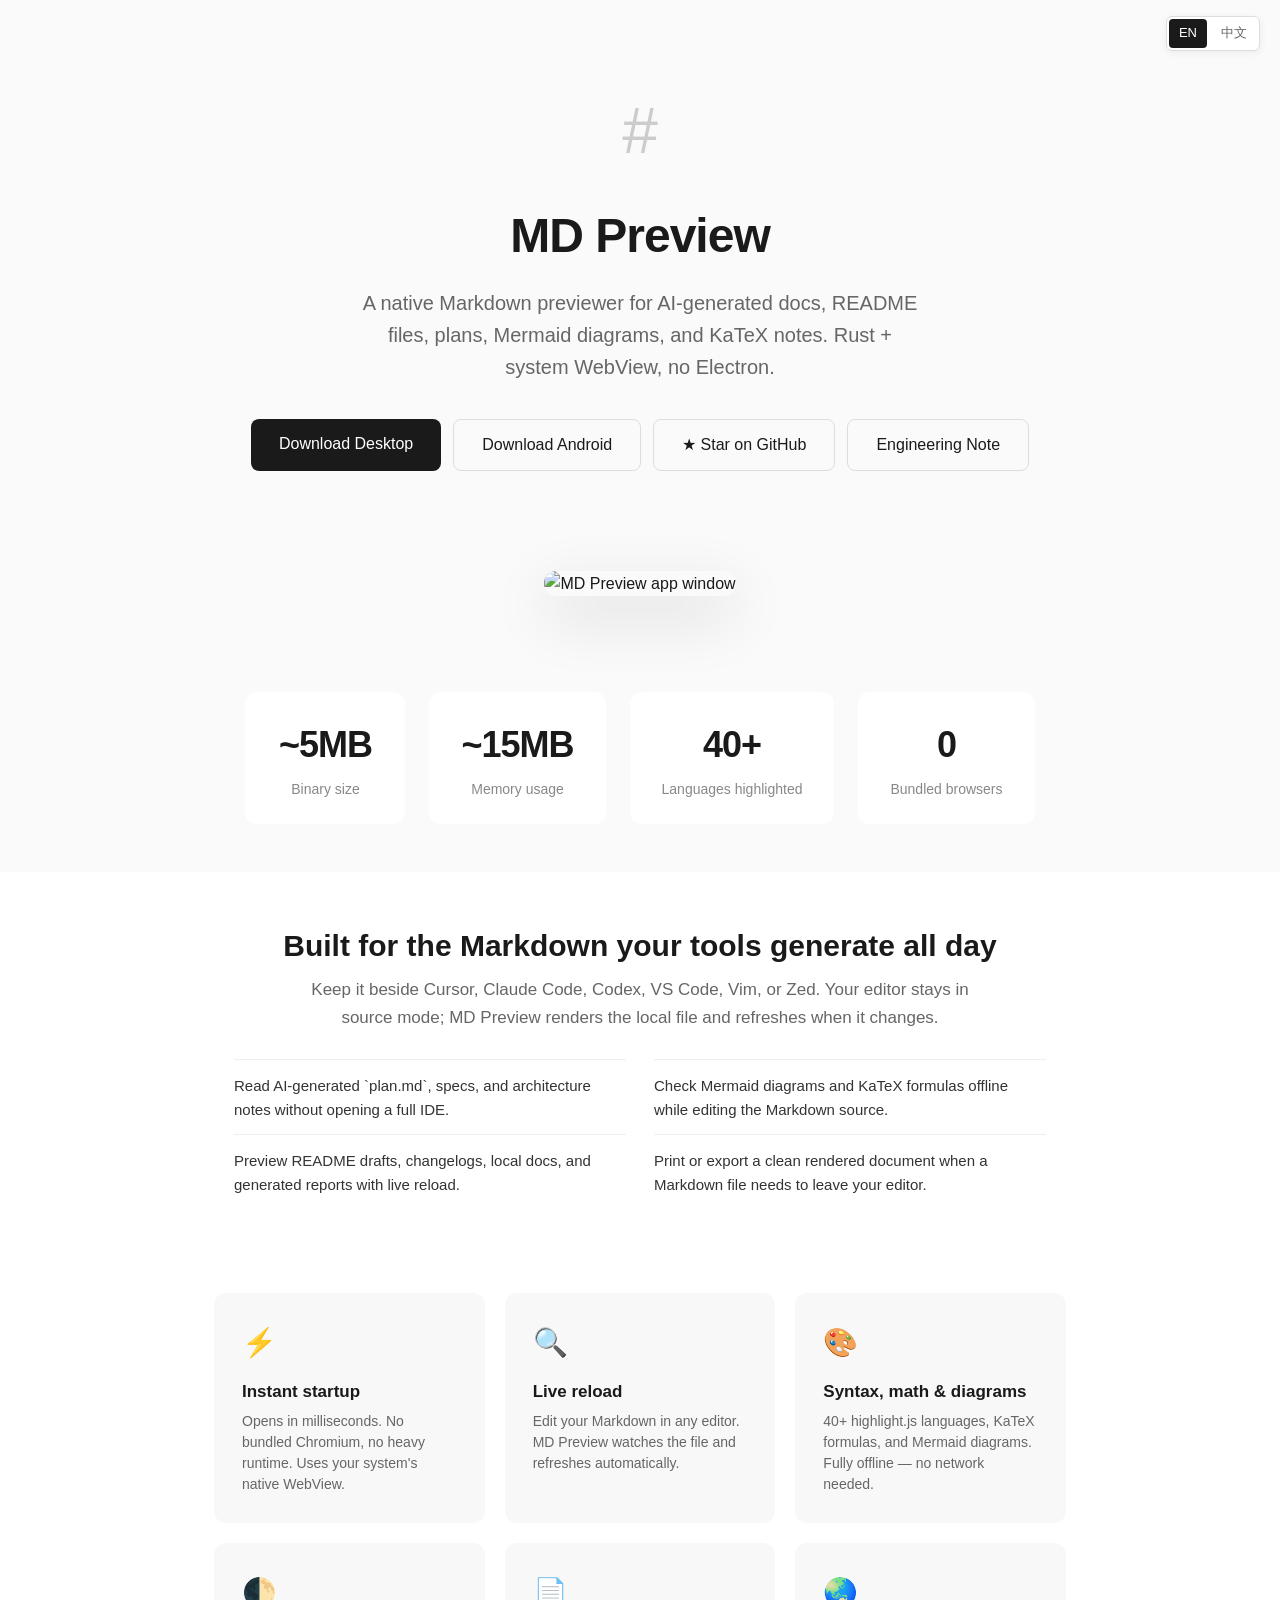
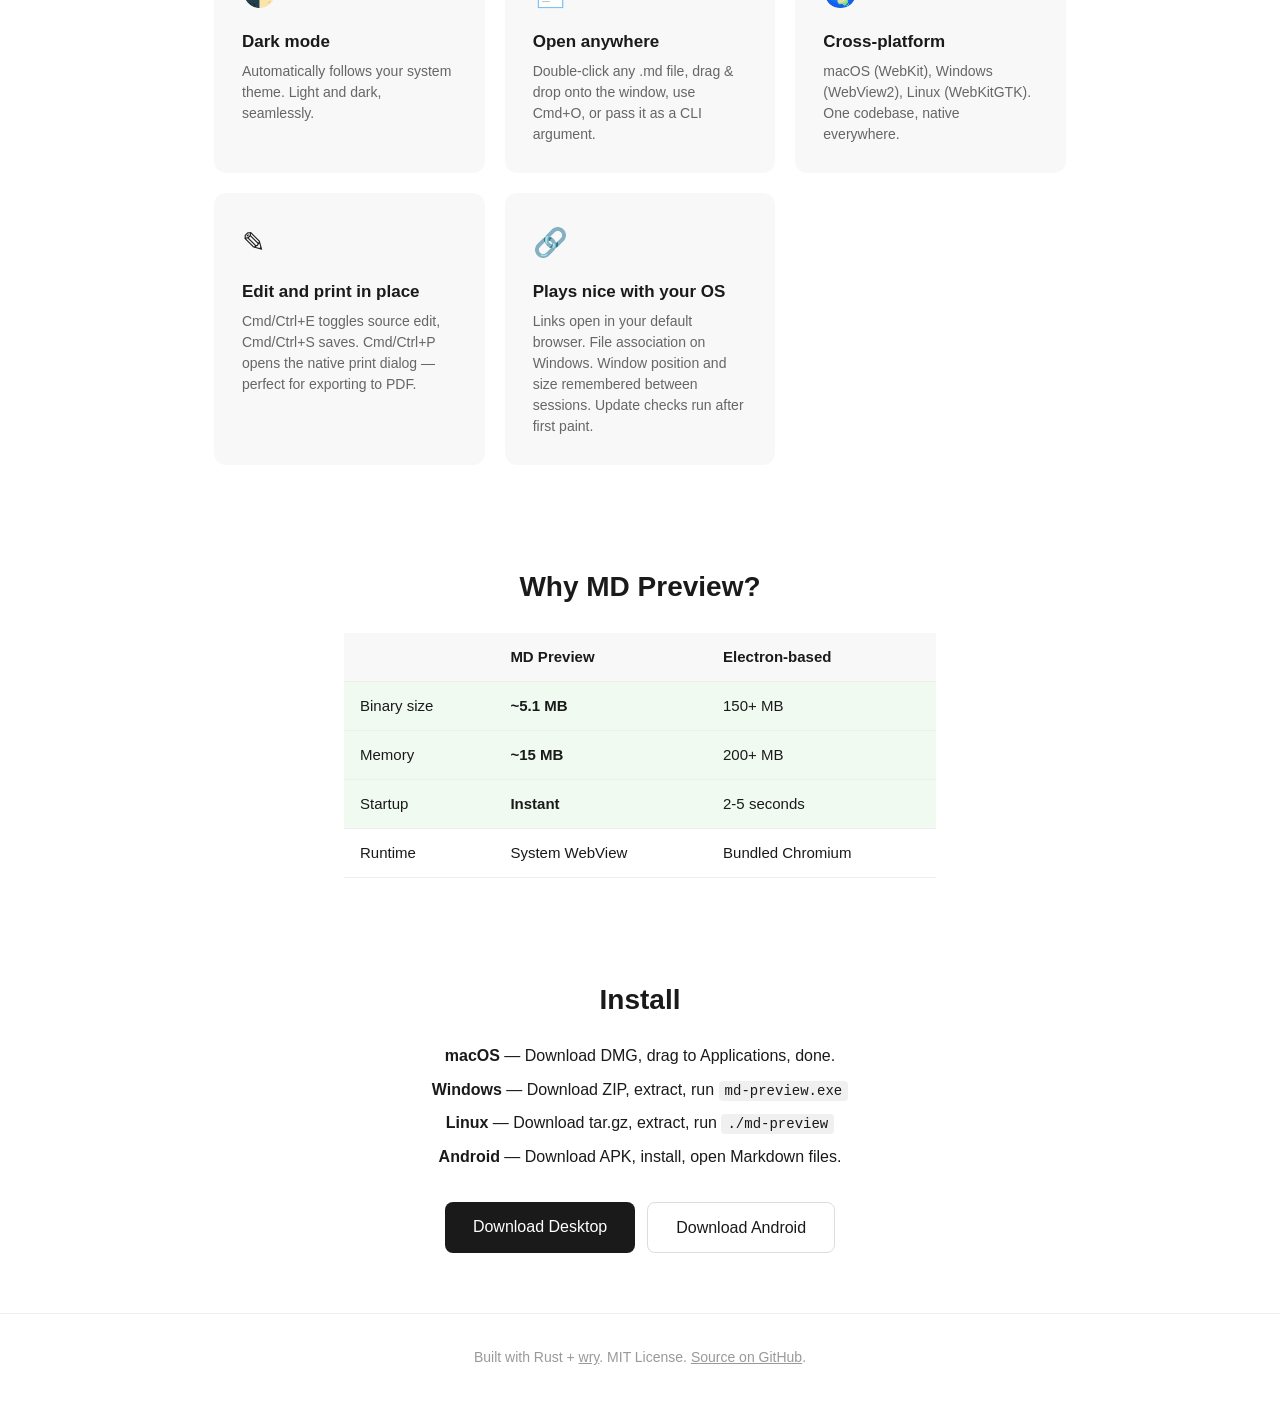
==== commit e36d2c23: "docs: point download links to current releases" ====
--- a/docs/index.html
+++ b/docs/index.html
@@ -4,7 +4,7 @@
 <meta charset="utf-8">
 <meta name="viewport" content="width=device-width, initial-scale=1">
 <title>MD Preview — Native Markdown Previewer for AI-Generated Docs</title>
-<meta name="description" content="Free, open-source Markdown preview app for AI-generated docs, README files, plans, Mermaid diagrams, and KaTeX notes. Desktop stable builds for macOS, Windows, Linux, plus Android alpha. Rust + system WebView, no Electron.">
+<meta name="description" content="Free, open-source Markdown preview app for AI-generated docs, README files, plans, Mermaid diagrams, and KaTeX notes. Stable builds for macOS, Windows, Linux, and Android. Rust + system WebView, no Electron.">
 <meta name="keywords" content="markdown preview, markdown viewer, markdown reader, android markdown viewer, AI generated docs, Claude Code markdown, Codex markdown, Cursor markdown, Mermaid preview, KaTeX preview, lightweight markdown app, rust markdown, native markdown viewer, offline markdown, electron alternative, wry, pulldown-cmark">
 <meta name="author" content="vorojar">
 <meta name="robots" content="index, follow">
@@ -14,7 +14,7 @@
 <meta property="og:type" content="website">
 <meta property="og:site_name" content="MD Preview">
 <meta property="og:title" content="MD Preview — Native Markdown Previewer for AI-Generated Docs">
-<meta property="og:description" content="Open README files, AI-generated plans, Mermaid diagrams, and KaTeX notes without launching an IDE. Desktop stable builds plus Android alpha. Rust + system WebView, no Electron.">
+<meta property="og:description" content="Open README files, AI-generated plans, Mermaid diagrams, and KaTeX notes without launching an IDE. Stable builds for desktop and Android. Rust + system WebView, no Electron.">
 <meta property="og:image" content="https://raw.githubusercontent.com/vorojar/md-preview/master/screenshots/hero.jpg">
 <meta property="og:image:width" content="1440">
 <meta property="og:image:height" content="1080">
@@ -23,7 +23,7 @@
 <!-- Twitter -->
 <meta name="twitter:card" content="summary_large_image">
 <meta name="twitter:title" content="MD Preview — Native Markdown Previewer for AI Docs">
-<meta name="twitter:description" content="Rust + system WebView. No Electron. Desktop stable builds plus Android alpha for Markdown files on phones.">
+<meta name="twitter:description" content="Rust + system WebView. No Electron. Stable desktop and Android builds for Markdown files.">
 <meta name="twitter:image" content="https://raw.githubusercontent.com/vorojar/md-preview/master/screenshots/hero.jpg">
 
 <link rel="icon" href="data:image/svg+xml,<svg xmlns='http://www.w3.org/2000/svg' viewBox='0 0 100 100'><text y='.9em' font-size='90'>#</text></svg>">
@@ -332,7 +332,8 @@
   <h1>MD Preview</h1>
   <p class="tagline" data-en="A native Markdown previewer for AI-generated docs, README files, plans, Mermaid diagrams, and KaTeX notes. Rust + system WebView, no Electron." data-zh="给 AI 生成文档、README、计划文档、Mermaid 图和 KaTeX 笔记用的原生 Markdown 预览器。Rust + 系统 WebView，零 Electron。"></p>
   <div class="cta">
-    <a class="cta-primary" href="https://github.com/vorojar/md-preview/releases" data-en="Download" data-zh="下载"></a>
+    <a class="cta-primary" href="https://github.com/vorojar/md-preview/releases/tag/v1.1.4" data-en="Download Desktop" data-zh="下载桌面版"></a>
+    <a class="cta-secondary" href="https://github.com/vorojar/md-preview/releases/tag/mobile-android-v1.0.6" data-en="Download Android" data-zh="下载 Android"></a>
     <a class="cta-secondary" href="https://github.com/vorojar/md-preview" id="star-btn">&#9733; Star on GitHub</a>
     <a class="cta-secondary" href="./rust-webview-ai-docs.html" data-en="Engineering Note" data-zh="工程说明"></a>
   </div>
@@ -452,11 +453,11 @@
     <p><strong>macOS</strong> — <span data-en="Download DMG, drag to Applications, done." data-zh="下载 DMG，拖到应用程序，搞定。"></span></p>
     <p><strong>Windows</strong> — <span data-en="Download ZIP, extract, run" data-zh="下载 ZIP，解压，运行"></span> <code>md-preview.exe</code></p>
     <p><strong>Linux</strong> — <span data-en="Download tar.gz, extract, run" data-zh="下载 tar.gz，解压，运行"></span> <code>./md-preview</code></p>
-    <p><strong>Android</strong> — <span data-en="Alpha APK for phone testing." data-zh="手机测试用 Alpha APK。"></span></p>
+    <p><strong>Android</strong> — <span data-en="Download APK, install, open Markdown files." data-zh="下载 APK，安装后打开 Markdown 文件。"></span></p>
   </div>
   <div class="cta" style="margin-top: 24px;">
-    <a class="cta-primary" href="https://github.com/vorojar/md-preview/releases/latest" data-en="Download Desktop" data-zh="下载桌面版"></a>
-    <a class="cta-secondary" href="https://github.com/vorojar/md-preview/releases/tag/mobile-android-v1.0.0-alpha.5" data-en="Android Alpha" data-zh="Android Alpha"></a>
+    <a class="cta-primary" href="https://github.com/vorojar/md-preview/releases/tag/v1.1.4" data-en="Download Desktop" data-zh="下载桌面版"></a>
+    <a class="cta-secondary" href="https://github.com/vorojar/md-preview/releases/tag/mobile-android-v1.0.6" data-en="Download Android" data-zh="下载 Android"></a>
   </div>
 </section>
 
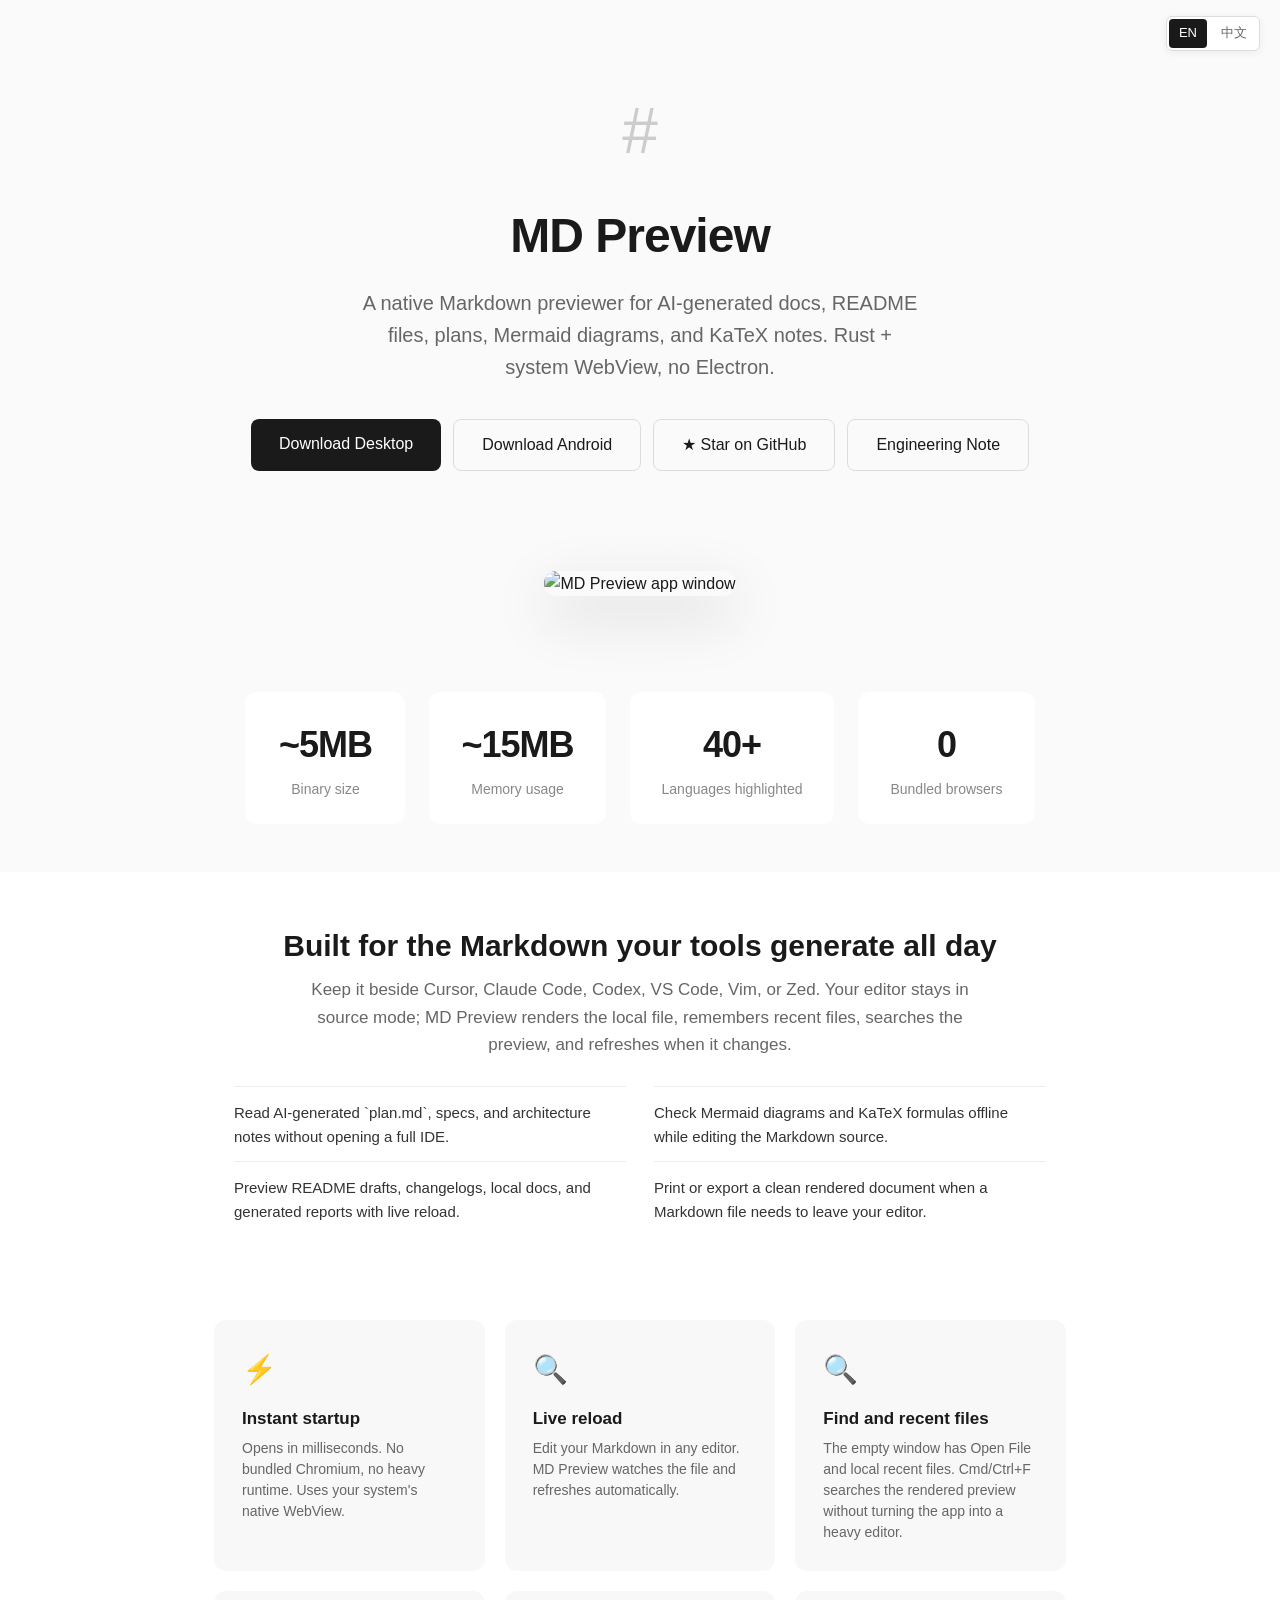
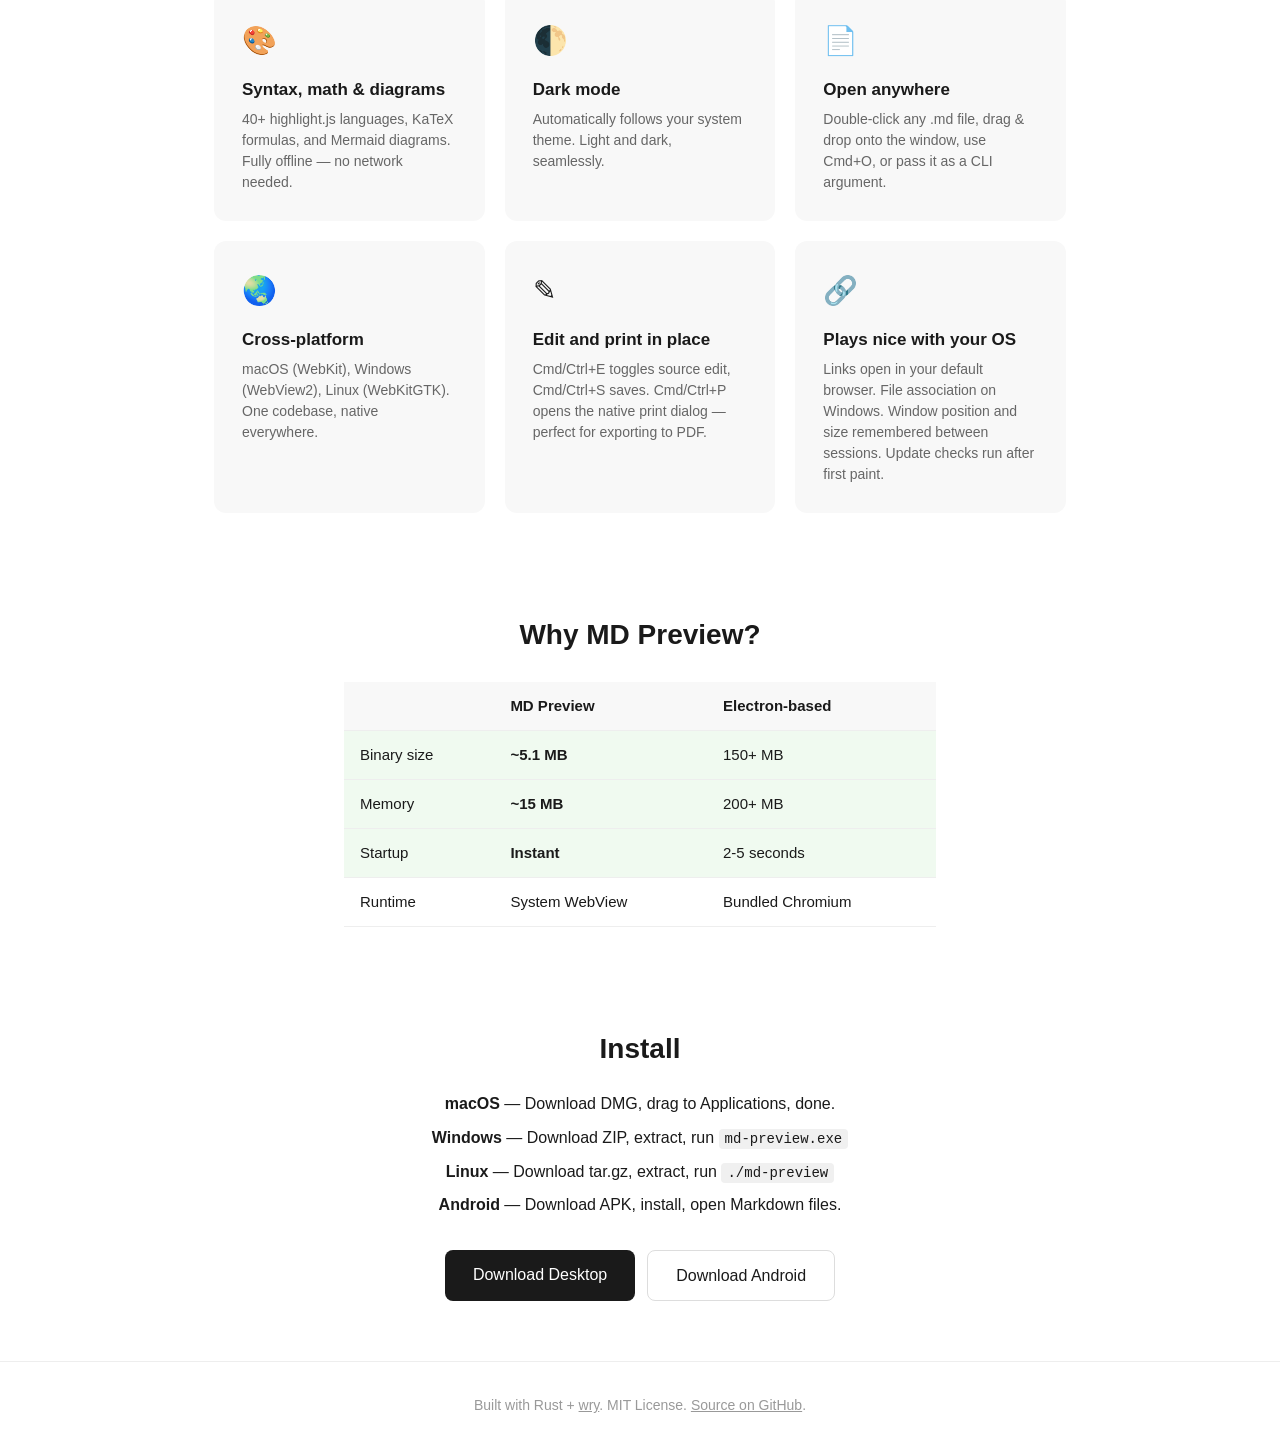
==== commit efff390f: "feat: add desktop start screen and find" ====
--- a/docs/index.html
+++ b/docs/index.html
@@ -4,7 +4,7 @@
 <meta charset="utf-8">
 <meta name="viewport" content="width=device-width, initial-scale=1">
 <title>MD Preview — Native Markdown Previewer for AI-Generated Docs</title>
-<meta name="description" content="Free, open-source Markdown preview app for AI-generated docs, README files, plans, Mermaid diagrams, and KaTeX notes. Stable builds for macOS, Windows, Linux, and Android. Rust + system WebView, no Electron.">
+<meta name="description" content="Free, open-source Markdown preview app for AI-generated docs, README files, plans, Mermaid diagrams, and KaTeX notes. Open File, recent files, search, print, and stable builds for macOS, Windows, Linux, and Android. Rust + system WebView, no Electron.">
 <meta name="keywords" content="markdown preview, markdown viewer, markdown reader, android markdown viewer, AI generated docs, Claude Code markdown, Codex markdown, Cursor markdown, Mermaid preview, KaTeX preview, lightweight markdown app, rust markdown, native markdown viewer, offline markdown, electron alternative, wry, pulldown-cmark">
 <meta name="author" content="vorojar">
 <meta name="robots" content="index, follow">
@@ -14,7 +14,7 @@
 <meta property="og:type" content="website">
 <meta property="og:site_name" content="MD Preview">
 <meta property="og:title" content="MD Preview — Native Markdown Previewer for AI-Generated Docs">
-<meta property="og:description" content="Open README files, AI-generated plans, Mermaid diagrams, and KaTeX notes without launching an IDE. Stable builds for desktop and Android. Rust + system WebView, no Electron.">
+<meta property="og:description" content="Open README files, AI-generated plans, Mermaid diagrams, and KaTeX notes without launching an IDE. Open File, recent files, search, and stable desktop/Android builds. Rust + system WebView, no Electron.">
 <meta property="og:image" content="https://raw.githubusercontent.com/vorojar/md-preview/master/screenshots/hero.jpg">
 <meta property="og:image:width" content="1440">
 <meta property="og:image:height" content="1080">
@@ -23,7 +23,7 @@
 <!-- Twitter -->
 <meta name="twitter:card" content="summary_large_image">
 <meta name="twitter:title" content="MD Preview — Native Markdown Previewer for AI Docs">
-<meta name="twitter:description" content="Rust + system WebView. No Electron. Stable desktop and Android builds for Markdown files.">
+<meta name="twitter:description" content="Rust + system WebView. No Electron. Open File, recent files, search, print, and stable desktop/Android builds for Markdown files.">
 <meta name="twitter:image" content="https://raw.githubusercontent.com/vorojar/md-preview/master/screenshots/hero.jpg">
 
 <link rel="icon" href="data:image/svg+xml,<svg xmlns='http://www.w3.org/2000/svg' viewBox='0 0 100 100'><text y='.9em' font-size='90'>#</text></svg>">
@@ -34,12 +34,12 @@
   "@context": "https://schema.org",
   "@type": "SoftwareApplication",
   "name": "MD Preview",
-  "description": "Native cross-platform Markdown preview app for AI-generated docs, README files, plans, Mermaid diagrams, and KaTeX notes. Built with Rust and the system WebView. No Electron, offline rendering, live reload, dark mode, and native print.",
+  "description": "Native cross-platform Markdown preview app for AI-generated docs, README files, plans, Mermaid diagrams, and KaTeX notes. Built with Rust and the system WebView. No Electron, offline rendering, Open File, recent files, search, live reload, dark mode, and native print.",
   "url": "https://vorojar.github.io/md-preview/",
   "downloadUrl": "https://github.com/vorojar/md-preview/releases",
   "operatingSystem": "macOS, Windows, Linux, Android",
   "applicationCategory": "DeveloperApplication",
-  "softwareVersion": "1.1.4",
+  "softwareVersion": "1.1.5",
   "fileSize": "5.1MB",
   "license": "https://opensource.org/licenses/MIT",
   "offers": { "@type": "Offer", "price": "0", "priceCurrency": "USD" },
@@ -332,7 +332,7 @@
   <h1>MD Preview</h1>
   <p class="tagline" data-en="A native Markdown previewer for AI-generated docs, README files, plans, Mermaid diagrams, and KaTeX notes. Rust + system WebView, no Electron." data-zh="给 AI 生成文档、README、计划文档、Mermaid 图和 KaTeX 笔记用的原生 Markdown 预览器。Rust + 系统 WebView，零 Electron。"></p>
   <div class="cta">
-    <a class="cta-primary" href="https://github.com/vorojar/md-preview/releases/tag/v1.1.4" data-en="Download Desktop" data-zh="下载桌面版"></a>
+    <a class="cta-primary" href="https://github.com/vorojar/md-preview/releases/tag/v1.1.5" data-en="Download Desktop" data-zh="下载桌面版"></a>
     <a class="cta-secondary" href="https://github.com/vorojar/md-preview/releases/tag/mobile-android-v1.0.6" data-en="Download Android" data-zh="下载 Android"></a>
     <a class="cta-secondary" href="https://github.com/vorojar/md-preview" id="star-btn">&#9733; Star on GitHub</a>
     <a class="cta-secondary" href="./rust-webview-ai-docs.html" data-en="Engineering Note" data-zh="工程说明"></a>
@@ -364,7 +364,7 @@
 
 <section class="use-cases">
   <h2 data-en="Built for the Markdown your tools generate all day" data-zh="为每天不断生成的 Markdown 文档而做"></h2>
-  <p class="intro" data-en="Keep it beside Cursor, Claude Code, Codex, VS Code, Vim, or Zed. Your editor stays in source mode; MD Preview renders the local file and refreshes when it changes." data-zh="把它放在 Cursor、Claude Code、Codex、VS Code、Vim 或 Zed 旁边。编辑器保持源码模式，MD Preview 渲染本地文件，并在保存后自动刷新。"></p>
+  <p class="intro" data-en="Keep it beside Cursor, Claude Code, Codex, VS Code, Vim, or Zed. Your editor stays in source mode; MD Preview renders the local file, remembers recent files, searches the preview, and refreshes when it changes." data-zh="把它放在 Cursor、Claude Code、Codex、VS Code、Vim 或 Zed 旁边。编辑器保持源码模式，MD Preview 渲染本地文件，记住最近文件，支持预览搜索，并在保存后自动刷新。"></p>
   <ul class="workflow-list">
     <li data-en="Read AI-generated `plan.md`, specs, and architecture notes without opening a full IDE." data-zh="阅读 AI 生成的 `plan.md`、规格说明和架构笔记，不必打开完整 IDE。"></li>
     <li data-en="Check Mermaid diagrams and KaTeX formulas offline while editing the Markdown source." data-zh="编辑 Markdown 源码时，离线查看 Mermaid 图和 KaTeX 公式渲染结果。"></li>
@@ -383,6 +383,11 @@
     <div class="icon">&#128269;</div>
     <h3 data-en="Live reload" data-zh="实时刷新"></h3>
     <p data-en="Edit your Markdown in any editor. MD Preview watches the file and refreshes automatically." data-zh="用任何编辑器写 Markdown，MD Preview 监听文件变化，自动刷新预览。"></p>
+  </div>
+  <div class="feature">
+    <div class="icon">&#128269;</div>
+    <h3 data-en="Find and recent files" data-zh="搜索和最近文件"></h3>
+    <p data-en="The empty window has Open File and local recent files. Cmd/Ctrl+F searches the rendered preview without turning the app into a heavy editor." data-zh="空白窗口有打开文件和本机最近文件。Cmd/Ctrl+F 在渲染预览里搜索，不把应用做重。"></p>
   </div>
   <div class="feature">
     <div class="icon">&#127912;</div>
@@ -456,7 +461,7 @@
     <p><strong>Android</strong> — <span data-en="Download APK, install, open Markdown files." data-zh="下载 APK，安装后打开 Markdown 文件。"></span></p>
   </div>
   <div class="cta" style="margin-top: 24px;">
-    <a class="cta-primary" href="https://github.com/vorojar/md-preview/releases/tag/v1.1.4" data-en="Download Desktop" data-zh="下载桌面版"></a>
+    <a class="cta-primary" href="https://github.com/vorojar/md-preview/releases/tag/v1.1.5" data-en="Download Desktop" data-zh="下载桌面版"></a>
     <a class="cta-secondary" href="https://github.com/vorojar/md-preview/releases/tag/mobile-android-v1.0.6" data-en="Download Android" data-zh="下载 Android"></a>
   </div>
 </section>
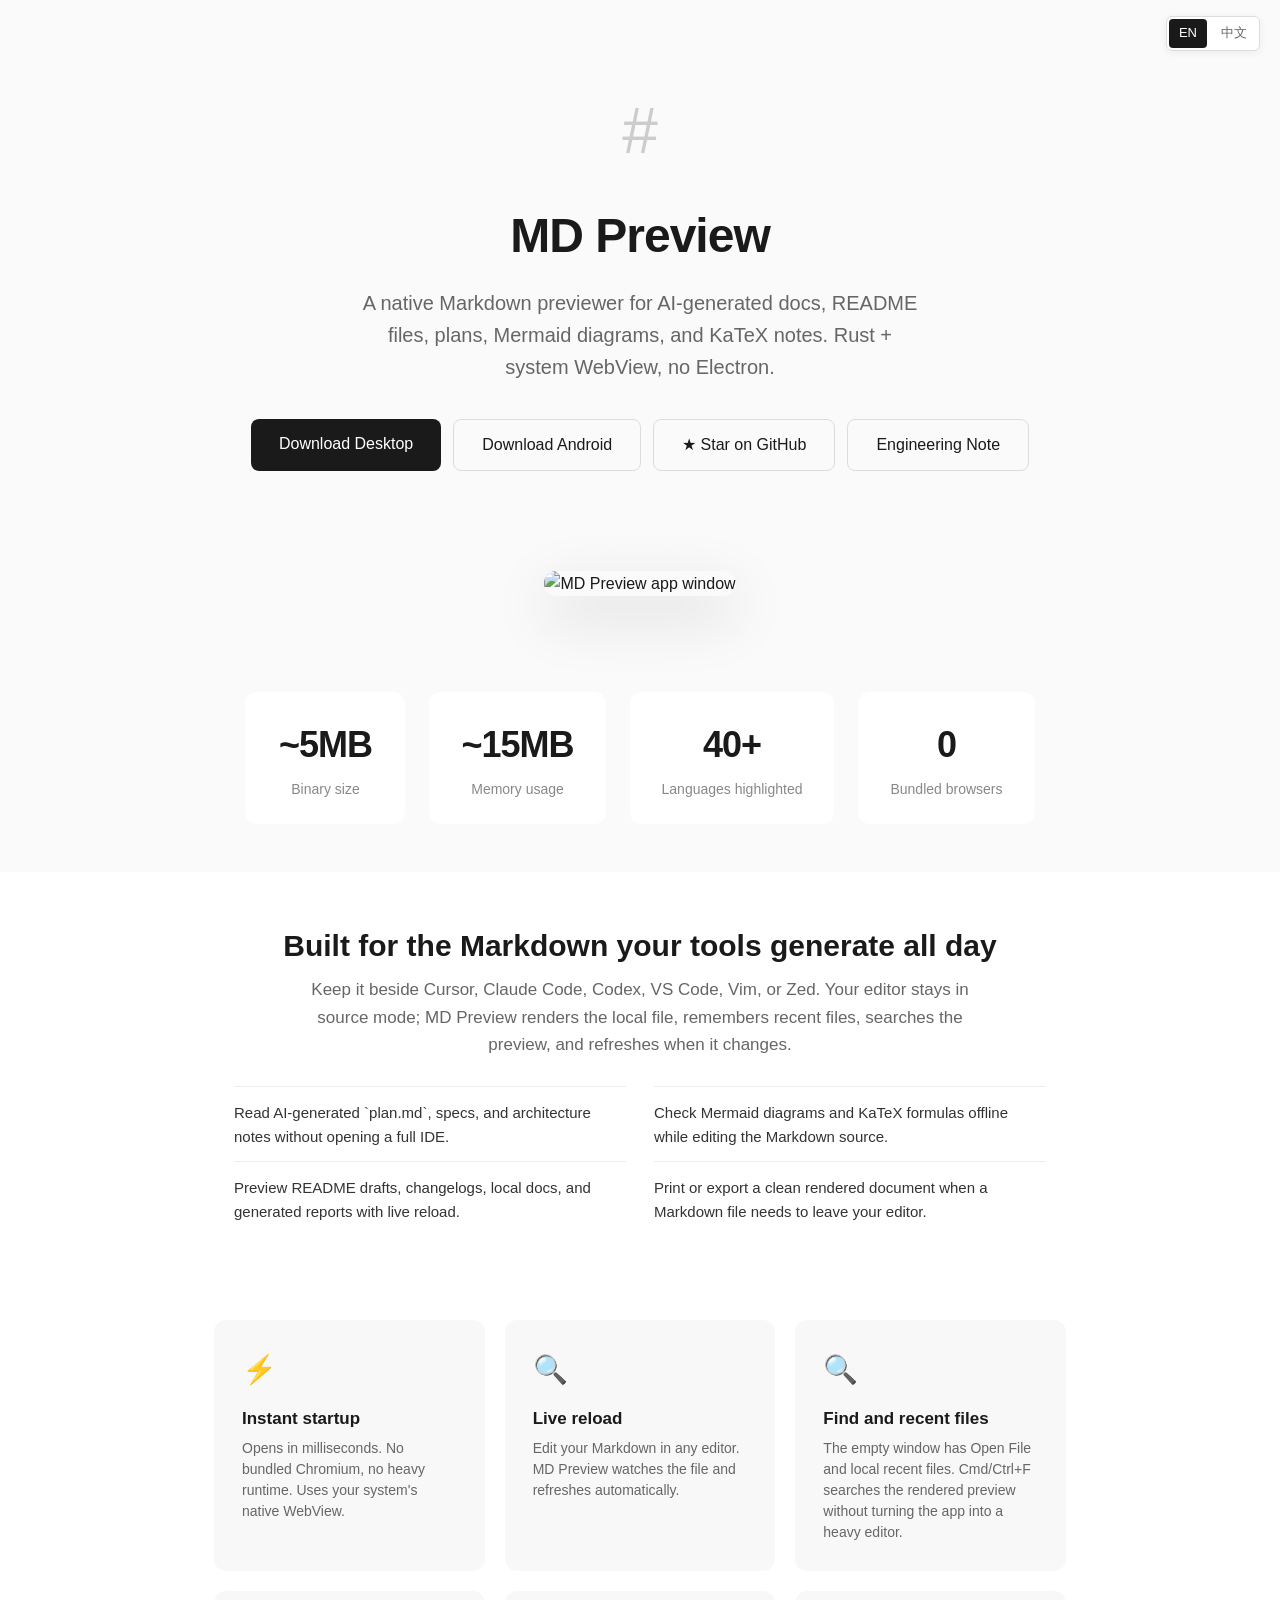
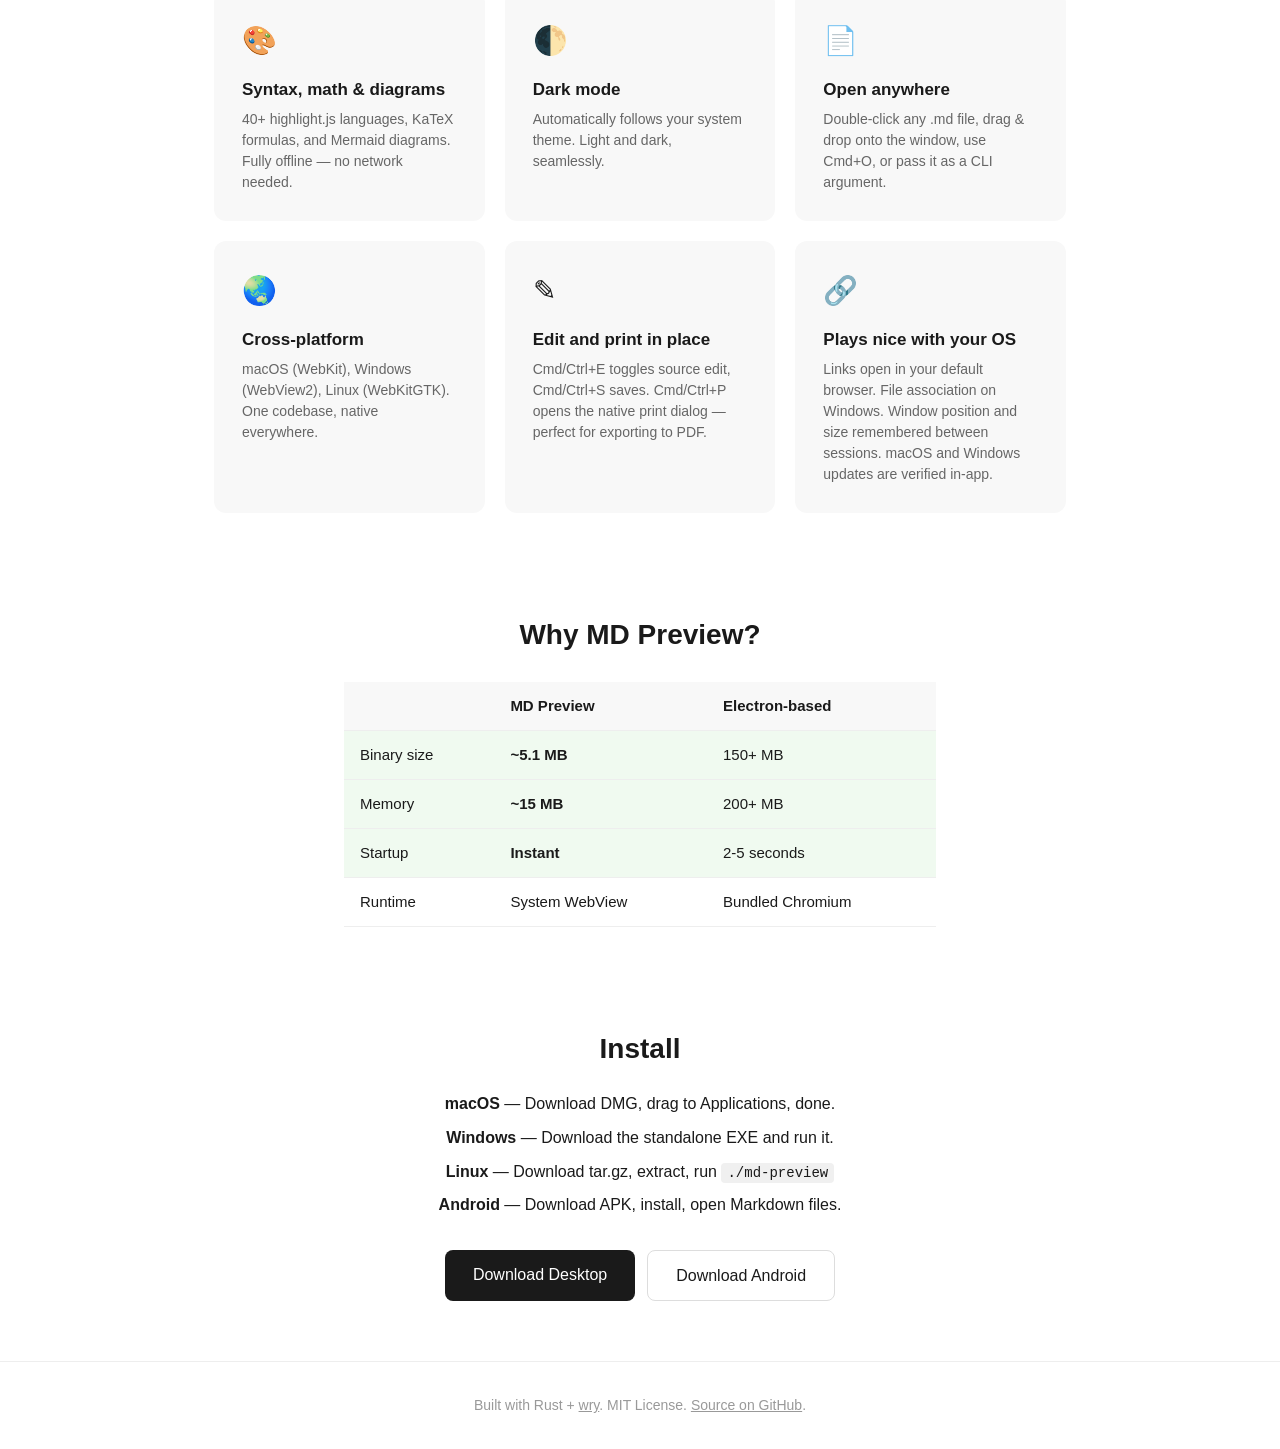
==== commit 15d72596: "feat: make Windows updates single-file" ====
--- a/docs/index.html
+++ b/docs/index.html
@@ -39,7 +39,7 @@
   "downloadUrl": "https://github.com/vorojar/md-preview/releases",
   "operatingSystem": "macOS, Windows, Linux, Android",
   "applicationCategory": "DeveloperApplication",
-  "softwareVersion": "1.1.5",
+  "softwareVersion": "1.1.12",
   "fileSize": "5.1MB",
   "license": "https://opensource.org/licenses/MIT",
   "offers": { "@type": "Offer", "price": "0", "priceCurrency": "USD" },
@@ -332,8 +332,8 @@
   <h1>MD Preview</h1>
   <p class="tagline" data-en="A native Markdown previewer for AI-generated docs, README files, plans, Mermaid diagrams, and KaTeX notes. Rust + system WebView, no Electron." data-zh="给 AI 生成文档、README、计划文档、Mermaid 图和 KaTeX 笔记用的原生 Markdown 预览器。Rust + 系统 WebView，零 Electron。"></p>
   <div class="cta">
-    <a class="cta-primary" href="https://github.com/vorojar/md-preview/releases/tag/v1.1.5" data-en="Download Desktop" data-zh="下载桌面版"></a>
-    <a class="cta-secondary" href="https://github.com/vorojar/md-preview/releases/tag/mobile-android-v1.0.6" data-en="Download Android" data-zh="下载 Android"></a>
+    <a class="cta-primary" href="https://github.com/vorojar/md-preview/releases/tag/v1.1.12" data-en="Download Desktop" data-zh="下载桌面版"></a>
+    <a class="cta-secondary" href="https://github.com/vorojar/md-preview/releases/tag/mobile-android-v1.0.7" data-en="Download Android" data-zh="下载 Android"></a>
     <a class="cta-secondary" href="https://github.com/vorojar/md-preview" id="star-btn">&#9733; Star on GitHub</a>
     <a class="cta-secondary" href="./rust-webview-ai-docs.html" data-en="Engineering Note" data-zh="工程说明"></a>
   </div>
@@ -417,7 +417,7 @@
   <div class="feature">
     <div class="icon">&#128279;</div>
     <h3 data-en="Plays nice with your OS" data-zh="尊重操作系统"></h3>
-    <p data-en="Links open in your default browser. File association on Windows. Window position and size remembered between sessions. Update checks run after first paint." data-zh="链接走系统默认浏览器。Windows 文件关联。窗口位置/大小退出时记住。更新检测在首屏之后执行。"></p>
+    <p data-en="Links open in your default browser. File association on Windows. Window position and size remembered between sessions. macOS and Windows updates are verified in-app." data-zh="链接走系统默认浏览器。Windows 文件关联。窗口位置/大小退出时记住。macOS 和 Windows 更新都在应用内校验。"></p>
   </div>
 </section>
 
@@ -456,13 +456,13 @@
   <h2 data-en="Install" data-zh="安装"></h2>
   <div class="install-steps">
     <p><strong>macOS</strong> — <span data-en="Download DMG, drag to Applications, done." data-zh="下载 DMG，拖到应用程序，搞定。"></span></p>
-    <p><strong>Windows</strong> — <span data-en="Download ZIP, extract, run" data-zh="下载 ZIP，解压，运行"></span> <code>md-preview.exe</code></p>
+    <p><strong>Windows</strong> — <span data-en="Download the standalone EXE and run it." data-zh="下载单文件 EXE，直接运行。"></span></p>
     <p><strong>Linux</strong> — <span data-en="Download tar.gz, extract, run" data-zh="下载 tar.gz，解压，运行"></span> <code>./md-preview</code></p>
     <p><strong>Android</strong> — <span data-en="Download APK, install, open Markdown files." data-zh="下载 APK，安装后打开 Markdown 文件。"></span></p>
   </div>
   <div class="cta" style="margin-top: 24px;">
-    <a class="cta-primary" href="https://github.com/vorojar/md-preview/releases/tag/v1.1.5" data-en="Download Desktop" data-zh="下载桌面版"></a>
-    <a class="cta-secondary" href="https://github.com/vorojar/md-preview/releases/tag/mobile-android-v1.0.6" data-en="Download Android" data-zh="下载 Android"></a>
+    <a class="cta-primary" href="https://github.com/vorojar/md-preview/releases/tag/v1.1.12" data-en="Download Desktop" data-zh="下载桌面版"></a>
+    <a class="cta-secondary" href="https://github.com/vorojar/md-preview/releases/tag/mobile-android-v1.0.7" data-en="Download Android" data-zh="下载 Android"></a>
   </div>
 </section>
 
